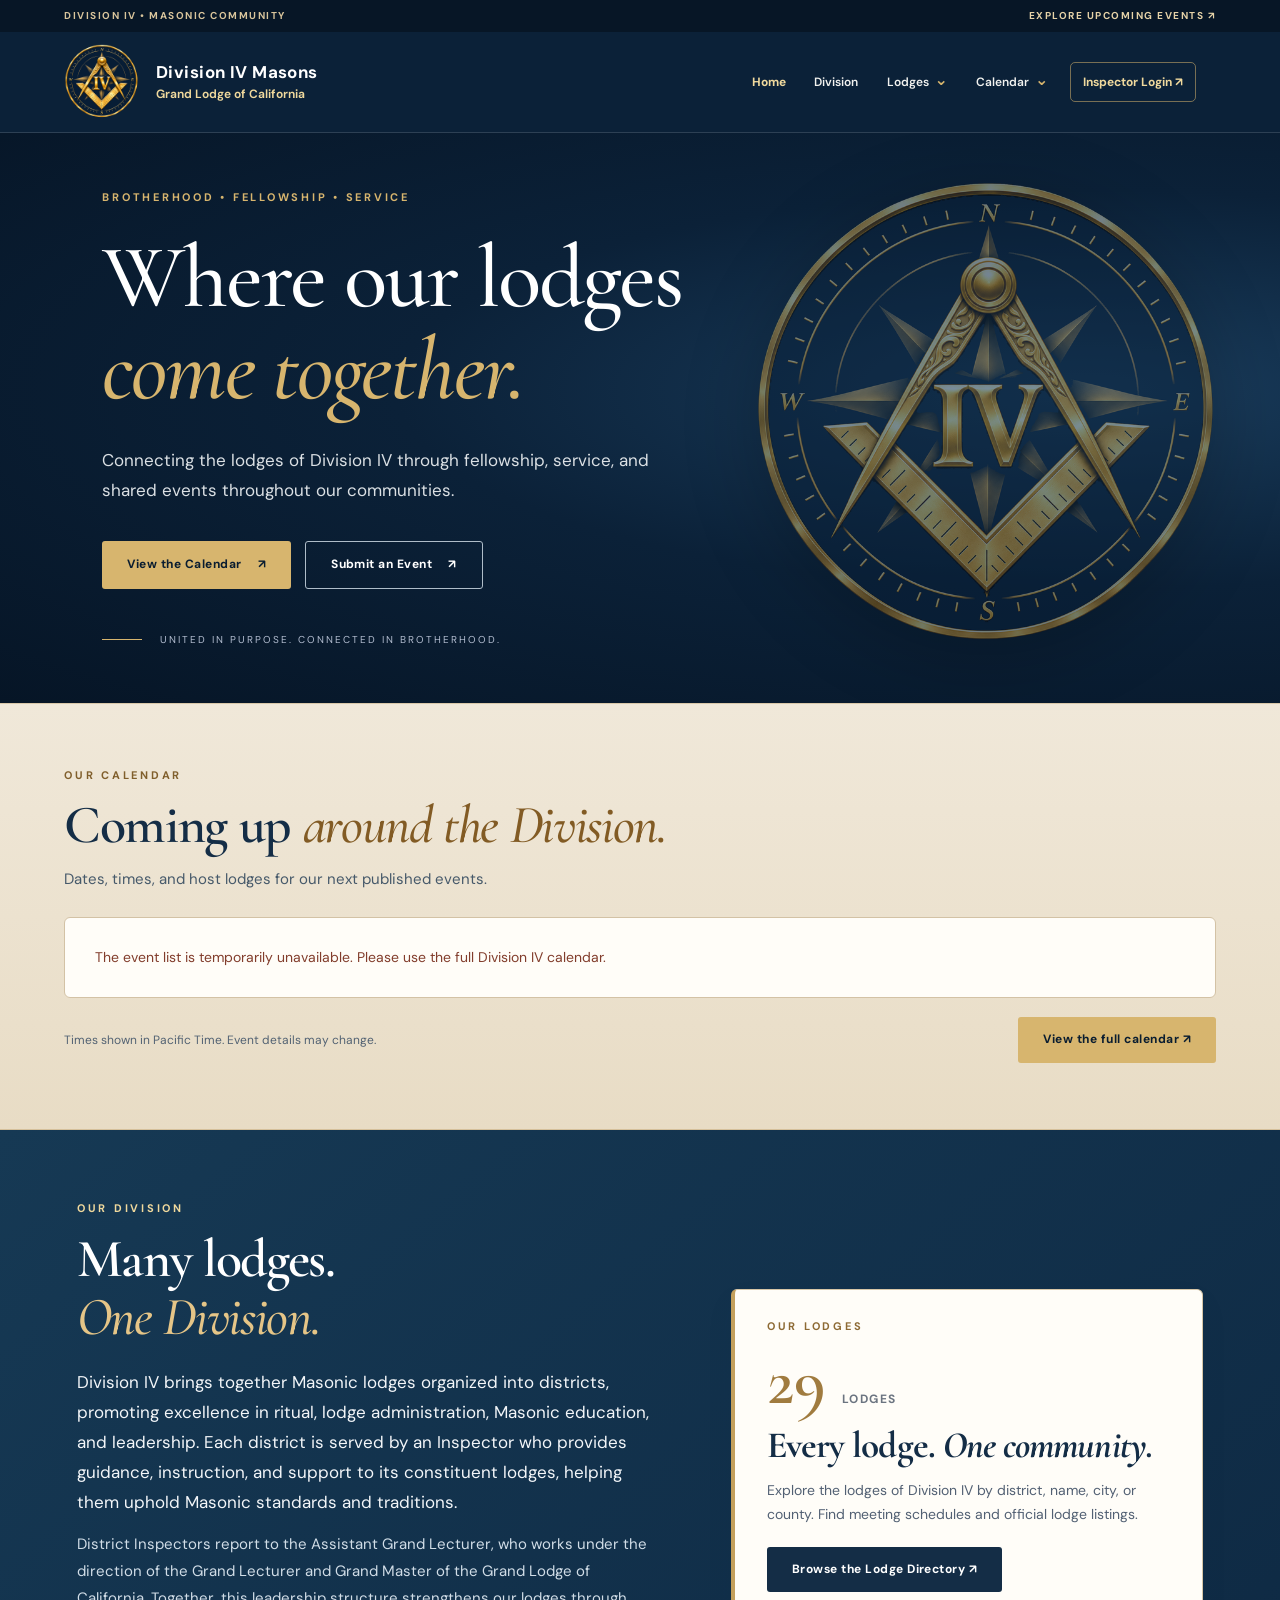
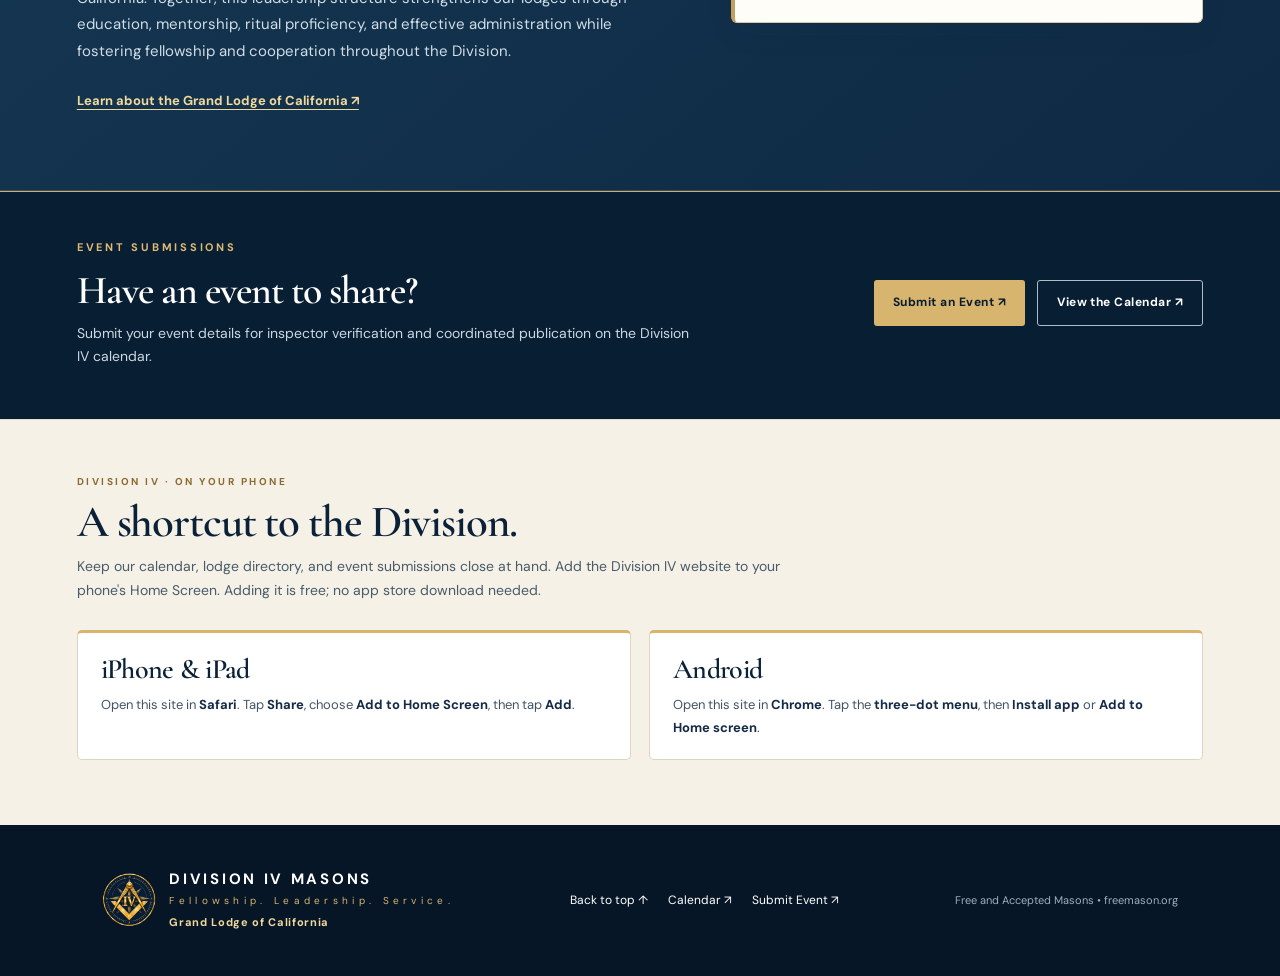
==== index.html @ 15d919c8 "Clarify free Home Screen installation in homepage introduction" ====
<!doctype html><html lang="en"><head><meta charset="utf-8"><meta name="viewport" content="width=device-width,initial-scale=1"><meta name="apple-mobile-web-app-title" content="Division IV"><link rel="manifest" href="/manifest.webmanifest"><meta name="theme-color" content="#091b31"><meta name="description" content="Division IV supports 29 Masonic lodges through ritual instruction, education, lodge administration, and fellowship. Explore our events and lodge directory."><title>Division IV Masons</title><link rel="icon" type="image/x-icon" href="/assets/favicon.ico?v=20261028"><link rel="icon" type="image/png" sizes="256x256" href="/assets/favicon.png?v=20261028"><link rel="apple-touch-icon" sizes="180x180" href="/assets/apple-touch-icon.png?v=20261028"><link rel="stylesheet" href="/styles.css?v=12"><link rel="stylesheet" href="/shared/header.css?v=2">
<link rel="canonical" href="https://divisionivmasons.org/">
<meta property="og:type" content="website">
<meta property="og:site_name" content="Division IV Masons">
<meta property="og:locale" content="en_US">
<meta property="og:title" content="Division IV Masons">
<meta property="og:description" content="Division IV supports 29 Masonic lodges through ritual instruction, education, lodge administration, and fellowship. Explore our events and lodge directory.">
<meta property="og:url" content="https://divisionivmasons.org/">
<meta property="og:image" content="https://divisionivmasons.org/assets/emblem.png?v=20261028b">
<meta property="og:image:type" content="image/png">
<meta property="og:image:width" content="620">
<meta property="og:image:height" content="620">
<meta property="og:image:alt" content="Division IV Masons gold-and-blue emblem">
<meta name="twitter:card" content="summary">
<meta name="twitter:title" content="Division IV Masons">
<meta name="twitter:description" content="Division IV supports 29 Masonic lodges through ritual instruction, education, lodge administration, and fellowship. Explore our events and lodge directory.">
<meta name="twitter:image" content="https://divisionivmasons.org/assets/emblem.png?v=20261028b">
<script type="application/ld+json">{"@context":"https://schema.org","@graph":[{"@type":"Organization","@id":"https://divisionivmasons.org/#organization","name":"Division IV Masons","url":"https://divisionivmasons.org/","logo":"https://divisionivmasons.org/assets/emblem.png?v=20261028b","parentOrganization":{"@type":"Organization","name":"Grand Lodge of California","url":"https://freemason.org/"}},{"@type":"WebSite","@id":"https://divisionivmasons.org/#website","name":"Division IV Masons","url":"https://divisionivmasons.org/","publisher":{"@id":"https://divisionivmasons.org/#organization"}}]}</script>
</head>
<body><div class="topline"><span>Division IV • Masonic Community</span><a href="/#events">Explore upcoming events ↗</a></div>
<header data-division-header="public"></header>
<main><section id="home" class="hero"><div class="glow"></div><div class="hero-inner"><p class="eyebrow">BROTHERHOOD • FELLOWSHIP • SERVICE</p><h1>Where our lodges<br><em>come together.</em></h1><p class="lead">Connecting the lodges of Division IV through fellowship, service, and shared events throughout our communities.</p><div class="actions"><a class="btn gold" href="/calendar/">View the Calendar <span>↗</span></a><a class="btn outline" href="/events/" target="_blank" rel="noopener">Submit an Event <span>↗</span></a></div><div class="hero-foot"><span class="rule"></span><span>UNITED IN PURPOSE. CONNECTED IN BROTHERHOOD.</span></div></div><img class="hero-mark" src="/assets/emblem.png?v=20261028b" alt="" aria-hidden="true"></section>
<section class="section dark-section upcoming-section" id="events" aria-labelledby="upcoming-title">
  <div class="upcoming-inner"><div class="upcoming-heading">
    <div><p class="kicker">OUR CALENDAR</p><h2 id="upcoming-title">Coming up <em>around the Division.</em></h2></div>
    <p>Dates, times, and host lodges for our next published events.</p>
  </div>
  <div id="upcoming-events" aria-live="polite" aria-busy="true"><p class="upcoming-status">Loading upcoming events…</p></div>
  <div class="upcoming-footer"><span>Times shown in Pacific Time. Event details may change.</span><a class="btn gold" href="/calendar/">View the full calendar ↗</a></div>
  </div>
</section>

<section class="division-overview" id="about" aria-labelledby="about-title">
  <div class="overview-inner">
    <div class="overview-main">
      <p class="kicker">OUR DIVISION</p>
      <h2 id="about-title">Many lodges.<br><em>One Division.</em></h2>
      <p class="overview-lead">Division IV brings together Masonic lodges organized into districts, promoting excellence in ritual, lodge administration, Masonic education, and leadership. Each district is served by an Inspector who provides guidance, instruction, and support to its constituent lodges, helping them uphold Masonic standards and traditions.</p>
      <p>District Inspectors report to the Assistant Grand Lecturer, who works under the direction of the Grand Lecturer and Grand Master of the Grand Lodge of California. Together, this leadership structure strengthens our lodges through education, mentorship, ritual proficiency, and effective administration while fostering fellowship and cooperation throughout the Division.</p>
      <a class="overview-grand-link" href="https://freemason.org/" target="_blank" rel="noopener noreferrer">Learn about the Grand Lodge of California ↗</a>
    </div>
    <div class="overview-lodges" id="lodges">
      <p class="kicker">OUR LODGES</p>
      <div class="overview-count">29 <span>lodges</span></div>
      <h3>Every lodge. <em>One community.</em></h3>
      <p>Explore the lodges of Division IV by district, name, city, or county. Find meeting schedules and official lodge listings.</p>
      <a class="btn navy" href="/lodges/">Browse the Lodge Directory ↗</a>
    </div>
  </div>
</section>
<section class="homepage-cta" id="contact" aria-labelledby="contact-title">
  <div class="homepage-cta-inner">
    <div class="homepage-cta-copy">
      <p class="kicker">EVENT SUBMISSIONS</p>
      <h2 id="contact-title">Have an event to share?</h2>
      <p>Submit your event details for inspector verification and coordinated publication on the Division IV calendar.</p>
    </div>
    <div class="homepage-cta-actions">
      <a class="btn gold" href="/events/">Submit an Event ↗</a>
      <a class="btn outline" href="/calendar/">View the Calendar ↗</a>
    </div>
  </div>
</section>
<section class="home-install" id="install-app" aria-labelledby="home-install-title">
  <div class="home-install-inner">
    <div class="home-install-heading">
      <p class="kicker">DIVISION IV · ON YOUR PHONE</p>
      <h2 id="home-install-title">A shortcut to the Division.</h2>
      <p>Keep our calendar, lodge directory, and event submissions close at hand. Add the Division IV website to your phone's Home Screen. Adding it is free; no app store download needed.</p>
    </div>
    <div class="home-install-devices">
      <div class="home-install-device">
        <h3>iPhone &amp; iPad</h3>
        <p>Open this site in <strong>Safari</strong>. Tap <strong>Share</strong>, choose <strong>Add to Home Screen</strong>, then tap <strong>Add</strong>.</p>
      </div>
      <div class="home-install-device">
        <h3>Android</h3>
        <p>Open this site in <strong>Chrome</strong>. Tap the <strong>three-dot menu</strong>, then <strong>Install app</strong> or <strong>Add to Home screen</strong>.</p>
      </div>
    </div>
  </div>
</section></main>
<footer><div class="footer-brand"><img src="/assets/emblem.png?v=20261028b" alt=""><span class="division-wordmark"><strong>DIVISION IV MASONS</strong><small>Fellowship. Leadership. Service.</small><span class="brand-affiliation">Grand Lodge of California</span></span></div><div class="footer-links"><a href="#home">Back to top ↑</a><a href="/calendar/">Calendar ↗</a><a href="/events/" target="_blank" rel="noopener">Submit Event ↗</a></div><small>Free and Accepted Masons • <a href="https://freemason.org/" target="_blank" rel="noopener noreferrer">freemason.org</a></small></footer>
<script defer src="/shared/header.js?v=2"></script><script src="/script.js?v=3" defer></script><script src="/home-events.js?v=4" defer></script></body></html>
---- styles.css ----
@import url('https://fonts.googleapis.com/css2?family=Cormorant+Garamond:wght@400;500;600;700&family=DM+Sans:wght@400;500;600;700&display=swap');
:root{--navy:#091b31;--deep:#061323;--navylight:#142b47;--gold:#d7b56e;--goldlight:#f0d99d;--cream:#faf6ed;--ink:#172339;--muted:#637181}*{box-sizing:border-box}html{scroll-behavior:smooth;scroll-padding-top:90px}body{margin:0;color:var(--ink);font:16px/1.65 'DM Sans',system-ui,sans-serif;background:#fff}a{text-decoration:none;color:inherit}button{font:inherit}.topline{min-height:32px;background:#071626;color:#d9c59c;display:flex;align-items:center;justify-content:space-between;padding:5px clamp(20px,5vw,80px);font-size:10px;font-weight:700;letter-spacing:.15em;text-transform:uppercase}.topline a{font-size:10px;color:#e6d3a8}header{background:#0b2138;display:flex;align-items:center;justify-content:space-between;gap:26px;padding:15px clamp(20px,5vw,80px);color:white;position:sticky;top:0;z-index:20;border-bottom:1px solid #ffffff19}.identity,.footer-brand{display:flex;align-items:center;gap:12px;min-width:max-content}.identity img{width:50px;height:50px;object-fit:contain}.identity strong,.footer-brand strong{display:block;letter-spacing:.18em;font-size:15px;line-height:1.2}.identity small,.footer-brand small{display:block;color:var(--gold);letter-spacing:.43em;font-size:10px;margin-top:5px}nav{display:flex;gap:clamp(12px,1.8vw,30px);align-items:center}nav a{font-size:12px;color:#f2f2ef;white-space:nowrap}nav a:hover,.footer-links a:hover{color:var(--goldlight)}#menu-toggle{display:none;border:1px solid #ffffff45;background:transparent;color:white;padding:6px 12px;border-radius:5px}.hero{background:radial-gradient(ellipse at 85% 45%,#1a3d5d 0,#0b2138 45%,#061526 100%);color:white;min-height:570px;position:relative;overflow:hidden;display:flex;align-items:center;padding:65px clamp(24px,8vw,130px)}.hero-inner{position:relative;z-index:2;max-width:730px}.hero-mark{position:absolute;right:4%;width:min(38vw,480px);opacity:.42;filter:drop-shadow(0 15px 40px #0008)}.eyebrow,.kicker{font-size:11px;letter-spacing:.25em;font-weight:700;color:var(--gold);margin:0 0 26px}h1,h2,h3,p{margin-top:0}h1,h2,h3{font-family:'Cormorant Garamond',Georgia,serif;line-height:1.03;letter-spacing:-.025em}h1{font-size:clamp(58px,7vw,108px);font-weight:500;margin-bottom:28px}h1 em,h2 em{font-weight:500;color:var(--gold);font-style:italic}h2{font-size:clamp(42px,4.7vw,70px);font-weight:600;margin-bottom:23px}.lead{max-width:600px;font-size:17px;line-height:1.8;color:#dbe0e4}.actions{display:flex;gap:14px;flex-wrap:wrap;margin-top:35px}.btn{display:inline-flex;justify-content:center;align-items:center;gap:16px;padding:13px 25px;font-size:12px;font-weight:700;letter-spacing:.04em;border-radius:3px;transition:transform .2s,background .2s}.btn:hover{transform:translateY(-2px)}.btn.gold{background:var(--gold);color:#0a1d30}.btn.gold:hover{background:var(--goldlight)}.btn.outline{border:1px solid #afbdc9;color:white}.btn.navy{background:var(--navy);color:white}.hero-foot{display:flex;align-items:center;gap:18px;color:#b3bdd0;font-size:10px;letter-spacing:.2em;margin-top:64px}.rule{display:block;width:40px;height:1px;background:var(--gold)}.features{display:grid;grid-template-columns:repeat(3,1fr);background:#f5f1e7;padding:20px clamp(24px,5vw,80px);gap:14px}.feature{display:flex;gap:18px;align-items:center;padding:24px;border-right:1px solid #c7c0b4}.feature:last-child{border:0}.symbol{font-size:34px;color:#aa8540;flex:none}.feature span{display:flex;flex-direction:column}.feature strong{font-family:'Cormorant Garamond',Georgia,serif;font-size:26px;line-height:1.1}.feature small{font-size:12px;color:#737986;margin-top:6px}.feature b{margin-left:auto;color:#aa8540}.section{padding:105px clamp(24px,8vw,130px)}.two-col{display:grid;grid-template-columns:1fr .85fr;gap:clamp(35px,7vw,130px)}.section .kicker{color:#a7833d}.body-copy{font-size:16px;line-height:1.95;color:#5a6574;max-width:640px}.body-copy p{margin-bottom:22px}.fine{display:block;color:#88919b;font-size:12px;margin-top:22px}.dark-section{background:#0e253d;color:white}.dark-section .kicker{color:var(--gold)}.section-head{display:flex;justify-content:space-between;align-items:end;gap:50px}.section-head p:last-child{max-width:400px;color:#b1c0cc;font-size:14px;line-height:1.9}.event-panel{margin-top:25px;background:#183650;border:1px solid #36546e;padding:34px;display:flex;align-items:center;gap:25px}.event-icon{font-size:58px;color:var(--gold)}.event-panel h3{font-size:32px;margin:0 0 10px}.event-panel p{max-width:570px;color:#bdcad4;font-size:14px}.side-actions{display:flex;flex-direction:column;align-items:center;gap:12px;margin-left:auto;min-width:185px}.text-link{font-size:12px;color:var(--goldlight)}.section-intro{max-width:680px;color:#5a6574;line-height:1.9}.pill-row{display:flex;gap:15px;margin-top:40px;flex-wrap:wrap}.pill-row span{border:1px solid #d7c6a4;border-radius:99px;padding:8px 23px;color:#aa8540;font-size:12px}.cream-section{background:#f5f1e7}.contact{text-align:center;background:#112b43;color:#fff}.contact h2{margin-bottom:14px}.contact p{color:#d1d9df;max-width:600px;margin:0 auto 27px}footer{background:#071626;color:white;padding:45px clamp(24px,8vw,130px);display:flex;align-items:center;justify-content:space-between;gap:30px;flex-wrap:wrap}footer img{width:55px}footer>small{font-size:11px;color:#9faebb}.footer-links{display:flex;gap:20px;font-size:12px}@media(max-width:1050px){#menu-toggle{display:block}nav{display:none;position:absolute;top:100%;left:0;right:0;background:#0b2138;flex-direction:column;align-items:stretch;padding:18px 24px;gap:0}nav.open{display:flex}nav a{padding:10px;border-bottom:1px solid #ffffff20}header{position:sticky}.hero-mark{right:-10%;width:52vw;opacity:.25}.features{grid-template-columns:1fr}.feature{border-right:0;border-bottom:1px solid #c7c0b4}.feature:last-child{border:0}.section-head{display:block}.side-actions{margin-left:0}.event-panel{flex-wrap:wrap}}@media(max-width:670px){.topline{display:none}.hero{min-height:570px;padding-top:70px;padding-bottom:50px}.hero-mark{width:76vw;right:-25%;top:15%;opacity:.16}.hero-foot{margin-top:42px}.two-col{grid-template-columns:1fr}.section{padding:75px 25px}.event-panel{padding:20px}.side-actions{align-items:flex-start}.footer-links{flex-wrap:wrap}footer{align-items:flex-start}h1{font-size:60px}}

/* Lodge directory */
.directory-hero{background:linear-gradient(126deg,#07182b,#153452);color:white;padding:75px clamp(24px,8vw,130px) 65px}.directory-hero h1{font-size:clamp(60px,7vw,88px);margin-bottom:17px}.directory-hero p:not(.eyebrow){max-width:700px;color:#d1dce4}.directory-stat{display:flex;flex-wrap:wrap;gap:27px;margin-top:35px;color:#d1dce4;font-size:14px}.directory-stat strong{font-size:29px;font-weight:600;color:#e5cb90;font-family:"Cormorant Garamond",serif;margin-right:5px}.directory-main{padding:40px clamp(24px,8vw,130px) 80px;background:#faf9f6}.directory-tools{background:#fff;border:1px solid #e3dfd6;border-radius:12px;display:flex;align-items:end;gap:16px;flex-wrap:wrap;padding:20px;box-shadow:0 4px 20px #0815260a}.directory-tools label{display:flex;flex-direction:column;gap:6px;min-width:195px;font-size:12px;font-weight:700;color:#30445a}.directory-tools .directory-search-label{flex:1;min-width:230px}.directory-tools input,.directory-tools select{border:1px solid #c8d0d8;background:#fff;color:#152c43;border-radius:6px;padding:12px;font:inherit;font-size:14px;min-height:46px}.directory-tools input:focus,.directory-tools select:focus{outline:2px solid #cfa24f;outline-offset:1px}.directory-tools button{background:#153452;color:white;border:0;border-radius:6px;padding:13px 20px;min-height:46px;cursor:pointer}.directory-count{font-size:13px;color:#657488;margin:24px 0 5px}.district-group{margin-top:40px}.district-heading{display:flex;justify-content:space-between;align-items:end;border-bottom:1px solid #d8d0c0;margin-bottom:21px;padding-bottom:12px}.district-heading h2{font-size:clamp(31px,3vw,43px);margin:0;color:#102a43}.district-heading .kicker{margin:0 0 6px}.district-heading>span{font-size:12px;color:#69798c}.lodge-grid{display:grid;grid-template-columns:repeat(3,minmax(0,1fr));gap:17px}.lodge-card{background:#fff;border:1px solid #e2dfd7;border-radius:10px;overflow:hidden;box-shadow:0 4px 14px #091b3110;display:flex;flex-direction:column}.lodge-card-head{display:flex;justify-content:space-between;align-items:start;gap:7px;padding:22px 20px 13px}.lodge-number{font-size:10px;letter-spacing:.13em;color:#a07c40;font-weight:700}.lodge-card h3{font-size:27px;line-height:1.2;margin:7px 0 0;color:#172c43}.district-tag{font-size:10px;white-space:nowrap;background:#f7f0e4;color:#866b39;border-radius:30px;padding:5px 9px}.lodge-card-body{padding:0 20px 12px}.lodge-card-body p{display:flex;gap:12px;font-size:13px;line-height:1.65;margin:13px 0;color:#29394b}.lodge-icon{font-size:18px;color:#b18c52;line-height:1.3}.lodge-card-body small{color:#7a8593;font-size:12px}.lodge-card-actions{margin-top:auto;padding:14px 20px;background:#f7f5f1;border-top:1px solid #e9e4da;display:flex;flex-wrap:wrap;gap:13px;font-size:12px;font-weight:700;color:#8d6b31}.lodge-card-actions a:hover{text-decoration:underline}.directory-note{max-width:850px;margin:38px 0 0;color:#6b7787;font-size:13px;line-height:1.7}.directory-empty{border:1px dashed #bac5ce;border-radius:10px;padding:30px;color:#6b7886;text-align:center;background:#fff}.lodge-card[hidden],.district-group[hidden],.directory-empty[hidden]{display:none!important}nav a[aria-current="page"]{color:var(--goldlight);border-bottom:1px solid var(--goldlight)}@media(max-width:1200px){.lodge-grid{grid-template-columns:repeat(2,minmax(0,1fr))}}@media(max-width:760px){.lodge-grid{grid-template-columns:1fr}.directory-hero{padding:55px 25px}.directory-main{padding:25px 20px 65px}.directory-tools label{width:100%}.directory-tools button{width:100%}.district-heading{align-items:center}.district-heading h2{font-size:32px}}


/* Main navigation dropdowns: shared by the homepage and lodge directory. */
#main-nav{gap:clamp(9px,1.45vw,24px)}
#main-nav .nav-home,#main-nav .nav-trigger{display:inline-flex;align-items:center;gap:7px;white-space:nowrap;font-size:12px;font-weight:600;line-height:1.5}
#main-nav .nav-home{padding:12px 6px}
#main-nav .nav-trigger{border:0;border-radius:5px;background:transparent;color:#f2f2ef;cursor:pointer;padding:12px 8px}
#main-nav .nav-trigger:hover,#main-nav .nav-trigger:focus-visible,
#main-nav .nav-group.expanded>.nav-trigger,#main-nav .nav-group:hover>.nav-trigger{color:var(--goldlight)}
#main-nav .nav-trigger:focus-visible,#main-nav a:focus-visible{outline:2px solid var(--gold);outline-offset:3px}
#main-nav .nav-chevron{color:var(--gold);font-size:16px;line-height:.6;margin-top:-4px;transition:transform .18s ease}
#main-nav .nav-group.expanded .nav-chevron{transform:rotate(180deg)}
#main-nav .nav-group{display:flex;align-items:center;position:relative}
#main-nav .nav-submenu{display:none;position:absolute;top:100%;left:0;min-width:235px;padding:8px;background:#102c49;border:1px solid #ffffff26;border-top:2px solid var(--gold);border-radius:0 0 9px 9px;box-shadow:0 20px 32px #0005;z-index:30}
#main-nav .nav-group.expanded>.nav-submenu{display:block}
#main-nav .nav-submenu a{display:block;padding:11px 13px;border:0;border-radius:5px;color:#f3f3f0;font-weight:500;font-size:12px;line-height:1.45;white-space:nowrap}
#main-nav .nav-submenu a:hover,#main-nav .nav-submenu a:focus-visible{background:#ffffff12;color:var(--goldlight)}
#main-nav .nav-submenu a[aria-current="page"]{background:#ffffff10;border:0;color:var(--goldlight);font-weight:750}
@media (hover:hover) and (min-width:1051px){
  #main-nav .nav-group:hover>.nav-submenu{display:block}
}
@media (max-width:1050px){
  #main-nav{gap:0;max-height:calc(100dvh - 80px);overflow-y:auto;overscroll-behavior:contain;box-shadow:0 18px 28px #0004}
  #main-nav .nav-home{display:block;font-size:14px;padding:14px 11px;border-bottom:1px solid #ffffff22}
  #main-nav .nav-group{display:block;width:100%;border-bottom:1px solid #ffffff22}
  #main-nav .nav-trigger{display:flex;justify-content:space-between;width:100%;padding:14px 11px;font-size:14px;border-radius:0}
  #main-nav .nav-submenu{position:static;min-width:0;width:100%;padding:4px 8px 8px 18px;box-shadow:none;border:0;border-radius:0;background:#112e4b}
  #main-nav .nav-submenu a{font-size:13px;padding:11px 12px;border:0}
  #main-nav .nav-group:hover>.nav-trigger{color:#f2f2ef}
  #main-nav .nav-group.expanded>.nav-trigger{color:var(--goldlight)}
}
@media (prefers-reduced-motion:reduce){#main-nav .nav-chevron{transition:none}}


/* The Division IV calendar is embedded on its GitHub Pages calendar page. */
.calendar-hero{padding:58px clamp(24px,8vw,130px) 38px;background:linear-gradient(120deg,#07182b,#153452);color:#fff}
.calendar-hero .eyebrow{margin-bottom:16px}
.calendar-hero h1{font-size:clamp(50px,6vw,82px);margin-bottom:14px}
.calendar-hero p:not(.eyebrow){max-width:760px;color:#d5e0e9;font-size:15px;line-height:1.75;margin-bottom:0}
.calendar-main{background:#faf9f6;padding:40px clamp(24px,6vw,100px) 85px}
.calendar-container{max-width:1430px;margin:0 auto}
.calendar-intro{display:flex;align-items:end;justify-content:space-between;gap:20px;flex-wrap:wrap;margin-bottom:20px}
.calendar-intro h2{font-size:clamp(33px,3.5vw,48px);margin:0 0 7px}
.calendar-intro p{margin:0;color:#687687;font-size:13px}
.calendar-buttons{display:flex;gap:9px;flex-wrap:wrap;align-items:center}
.calendar-buttons .btn{font-size:12px;padding:11px 17px}
.calendar-embed{background:white;border:1px solid #d8dfe6;border-radius:12px;overflow:hidden;box-shadow:0 12px 35px #091b3115}
.calendar-embed iframe{display:block;width:100%;height:min(76vw,780px);min-height:640px;border:0;background:white}
.calendar-help{font-size:13px;color:#637181;margin:16px 2px 0;line-height:1.7}
.calendar-subscriptions{margin-top:32px;padding:27px 30px;background:white;border:1px solid #e2dfd7;border-radius:12px}
.calendar-subscriptions h3{font-size:30px;color:var(--navy);margin-bottom:7px}
.calendar-subscriptions p{color:#637181;font-size:14px;margin:0 0 16px}
.calendar-subscriptions .calendar-buttons a{font-size:13px;font-weight:700;color:#88692f;text-decoration:underline;text-underline-offset:3px}
.calendar-subscriptions .calendar-buttons a:hover{color:#112b43}
@media(max-width:750px){.calendar-hero{padding:45px 24px}.calendar-main{padding:24px 12px 60px}.calendar-intro{padding:0 10px}.calendar-intro h2{font-size:33px}.calendar-intro p{font-size:12px}.calendar-embed iframe{height:640px;min-height:640px}.calendar-buttons .btn{flex:1;min-width:175px;text-align:center}.calendar-subscriptions{padding:20px}.calendar-subscriptions .calendar-buttons{align-items:flex-start;flex-direction:column}}


/* Clearer mobile calendar; agenda is the initial view on phones. */
.calendar-view-controls{display:flex;gap:6px;align-items:center;flex-wrap:wrap;margin:0 0 15px}
.calendar-view-controls span{font-size:12px;color:#617084;font-weight:700;margin-right:4px}
.calendar-view-controls button{border:1px solid #c2cbd6;background:#fff;border-radius:7px;padding:9px 16px;color:#1b334b;cursor:pointer;font:600 13px 'DM Sans',sans-serif}
.calendar-view-controls button.is-active,.calendar-view-controls button[aria-pressed=true]{background:#102a43;color:white;border-color:#102a43}
.calendar-view-controls button:focus-visible{outline:3px solid #d7b56e;outline-offset:2px}
@media(max-width:750px){.calendar-view-controls{padding:0 2px}.calendar-embed iframe{min-height:540px;height:72vh;max-height:700px}}

/* Persistent one-click inspector login. */
#main-nav .nav-inspector-login{display:inline-flex;align-items:center;color:#f0d99d;border:1px solid #d7b56e88;border-radius:5px;padding:10px 13px;font-size:12px;font-weight:700;line-height:1.4}
#main-nav .nav-inspector-login:hover{background:#d7b56e1a;color:#fff}
@media(max-width:1050px){#main-nav .nav-inspector-login{display:block;border-radius:0;border:0;border-bottom:1px solid #ffffff22;padding:15px 11px;font-size:14px}}

/* Division IV identity: large home-link emblem, unified name, independent Grand Lodge link. */
header .division-brand{display:flex;align-items:center;gap:16px;min-width:0;flex-shrink:0}
header .brand-home{display:flex;align-items:center;justify-content:center;flex-shrink:0;border-radius:5px}
header .brand-home img{display:block;width:76px;height:76px;object-fit:contain}
header .brand-copy{display:flex;flex-direction:column;align-items:flex-start;gap:5px;min-width:0}
header .brand-name{color:#fff;font-family:'DM Sans',system-ui,sans-serif;font-size:clamp(17px,1.2vw,21px);font-weight:700;letter-spacing:.025em;line-height:1.2;white-space:nowrap}
header .brand-affiliation{color:var(--goldlight);font-family:'DM Sans',system-ui,sans-serif;font-size:clamp(12px,.92vw,14px);font-weight:650;letter-spacing:0;line-height:1.3;white-space:nowrap;transition:color .15s ease}
header .brand-affiliation:hover,header .brand-affiliation:focus-visible{color:#fff;text-decoration:underline;text-underline-offset:4px}
header .brand-name:hover,header .brand-name:focus-visible{color:var(--goldlight)}
header .brand-home:hover img{filter:brightness(1.15)}
header .brand-home:focus-visible,header .brand-name:focus-visible,header .brand-affiliation:focus-visible{outline:2px solid var(--gold);outline-offset:4px}
.footer-brand .division-wordmark{display:flex;flex-direction:column;align-items:flex-start;min-width:0}
.footer-brand .brand-affiliation{display:block;color:var(--goldlight);font-family:'DM Sans',system-ui,sans-serif;font-size:11px;font-weight:700;letter-spacing:.06em;line-height:1.45;margin-top:5px}
@media(max-width:1050px){header .division-brand{gap:12px}header .brand-home img{width:68px;height:68px}}
@media(max-width:670px){
 header{gap:10px;padding-left:15px;padding-right:15px}
 header .division-brand{gap:10px}
 header .brand-home img{width:55px;height:55px}
 header .brand-copy{gap:3px}
 header .brand-name{font-size:15px;letter-spacing:0}
 header .brand-affiliation{font-size:11px}
}
@media(max-width:365px){
 header .brand-home img{width:45px;height:45px}
 header .brand-name{font-size:13px}
 header .brand-affiliation{font-size:10px}
}
@media(prefers-reduced-motion:reduce){header .brand-affiliation{transition:none}}

/* Homepage live upcoming events (read-only, published calendar records). */
.upcoming-section{padding-top:76px;padding-bottom:82px}
.upcoming-heading{display:flex;justify-content:space-between;align-items:end;gap:28px;margin-bottom:30px}
.upcoming-heading>div{max-width:720px}
.upcoming-heading .kicker{margin-bottom:16px}
.upcoming-heading h2{font-size:clamp(40px,4.5vw,64px);margin:0}
.upcoming-heading>p{max-width:345px;font-size:14px;line-height:1.8;color:#bdcad4;margin:0 0 5px}
.upcoming-grid{display:grid;grid-template-columns:repeat(2,minmax(0,1fr));gap:16px}
.upcoming-card{display:flex;align-items:stretch;gap:22px;background:#173650;border:1px solid #385470;border-radius:6px;padding:24px;min-width:0;transition:border-color .18s ease,transform .18s ease}
.upcoming-card:hover{border-color:#c8a45d;transform:translateY(-2px)}
.upcoming-date{min-width:73px;border-right:1px solid #ffffff29;padding:2px 20px 0 0;display:flex;flex-direction:column;align-items:center;text-align:center;justify-content:flex-start;color:var(--goldlight)}
.upcoming-month{font-size:11px;font-weight:750;letter-spacing:.18em}
.upcoming-day{font-family:'Cormorant Garamond',Georgia,serif;font-size:53px;font-weight:600;line-height:.98;margin:3px 0}
.upcoming-weekday{font-size:12px;color:#d6dfe7}
.upcoming-details{display:flex;flex-direction:column;align-items:flex-start;min-width:0;flex:1}
.upcoming-details h3{font-size:clamp(22px,2.1vw,30px);line-height:1.1;font-weight:600;margin:0 0 15px;overflow-wrap:anywhere}
.upcoming-meta{font-size:13px;color:#d4e0e9;line-height:1.6;margin:0 0 4px;overflow-wrap:anywhere}
.upcoming-card-link{display:inline-block;margin-top:auto;padding-top:14px;color:var(--goldlight);font-size:12px;font-weight:700;text-decoration:underline;text-underline-offset:4px}
.upcoming-card-link:hover{color:white}
.upcoming-card-link:focus-visible{outline:2px solid var(--goldlight);outline-offset:5px}
.upcoming-status{padding:28px 30px;color:#e1e7ec;border:1px solid #385470;background:#173650;border-radius:6px;font-size:14px;margin:0}
.upcoming-status.is-error{color:#f3ddbe}
.upcoming-footer{display:flex;justify-content:space-between;align-items:center;gap:24px;margin-top:25px}
.upcoming-footer span{font-size:12px;line-height:1.7;color:#bdcad4}
@media(max-width:1120px){.upcoming-heading{display:block}.upcoming-heading>p{max-width:650px;margin-top:16px}}
@media(max-width:850px){.upcoming-grid{grid-template-columns:1fr}}
@media(max-width:670px){
 .upcoming-section{padding-top:58px;padding-bottom:64px}
 .upcoming-heading h2{font-size:44px}
 .upcoming-card{padding:18px;gap:15px}
 .upcoming-date{min-width:62px;padding-right:14px}
 .upcoming-day{font-size:44px}
 .upcoming-details h3{font-size:24px}
 .upcoming-footer{align-items:flex-start;flex-direction:column;gap:18px}
}
@media(prefers-reduced-motion:reduce){.upcoming-card{transition:none}.upcoming-card:hover{transform:none}}

/* Homepage refresh: controlled widths, measured spacing and a balanced navy/ivory/gold palette. */
.hero{min-height:510px;padding-top:55px;padding-bottom:55px}
.hero-foot{margin-top:43px}
.upcoming-section{background:#102941;padding:62px clamp(22px,5vw,84px) 66px}
.upcoming-inner{width:100%;max-width:1360px;margin:0 auto}
.upcoming-heading{display:block;max-width:900px;margin:0 0 26px}
.upcoming-heading>div{max-width:none}
.upcoming-heading h2{font-size:clamp(38px,4.2vw,59px);line-height:1.09;margin:0}
.upcoming-heading .kicker{margin-bottom:12px}
.upcoming-heading>p{max-width:650px;margin:12px 0 0;color:#d0d9e2;font-size:15px;line-height:1.6}
.upcoming-grid{gap:14px}
.upcoming-card{gap:20px;padding:20px 22px;background:#1b3953;border-color:#3c5771;border-radius:5px}
.upcoming-date{min-width:78px;padding-right:20px}
.upcoming-day{font-size:50px}
.upcoming-details h3{font-size:clamp(23px,2vw,28px);line-height:1.14;margin-bottom:10px}
.upcoming-meta{line-height:1.55;font-size:13px;margin:0 0 5px}
.upcoming-host{color:#f0d99d;font-weight:700}
.upcoming-time{font-weight:700;color:#fff}
.upcoming-location{color:#c8d7e3}
.upcoming-card-link{padding-top:8px}
.upcoming-footer{margin-top:19px}
.division-overview{background:linear-gradient(180deg,#f0e8d9 0%,#e9dfcd 100%);border-top:1px solid #d5c4a3;border-bottom:1px solid #d5c4a3;padding:69px clamp(24px,6vw,94px) 76px;scroll-margin-top:90px}
.overview-inner{display:grid;grid-template-columns:minmax(0,1.1fr) minmax(0,.9fr);align-items:center;gap:clamp(30px,6vw,92px);max-width:1320px;margin:0 auto}
.division-overview .kicker{color:#9d783d;margin:0 0 13px}
.overview-main h2{color:#142d46;font-size:clamp(42px,4.2vw,59px);line-height:1.08;margin:0 0 21px}
.overview-main p:not(.kicker){max-width:690px;font-size:15px;line-height:1.77;color:#48596b;margin:0 0 14px}
.overview-main p.overview-lead{font-size:17px;color:#263a50}
.overview-grand-link{display:inline-block;margin-top:12px;font-size:13px;font-weight:700;color:#856123;text-decoration:underline;text-underline-offset:4px}
.overview-grand-link:hover{color:#142d46}
.overview-lodges{scroll-margin-top:100px;background:#fffdf8;border:1px solid #d7c6a7;border-left:4px solid #c4a05c;border-radius:6px;padding:27px 32px 30px;box-shadow:0 12px 32px #10253c0b}
.overview-count{font-family:'Cormorant Garamond',Georgia,serif;font-size:68px;line-height:1;color:#a07b3f;font-weight:600;margin:0 0 9px}
.overview-count span{font:700 12px/1.5 'DM Sans',system-ui,sans-serif;letter-spacing:.12em;text-transform:uppercase;color:#6b7480}
.overview-lodges h3{font-size:clamp(30px,2.9vw,40px);color:#142d46;line-height:1.13;margin:0 0 12px}
.overview-lodges p:not(.kicker){color:#526073;font-size:14px;line-height:1.7;margin:0 0 20px}
.overview-lodges .btn.navy{background:#142d46;font-size:12px}
.overview-lodges .btn.navy:hover{background:#23486b;color:#fff}
.homepage-cta{background:#0e253d;color:#fff;padding:46px clamp(24px,6vw,94px) 50px;scroll-margin-top:90px}
.homepage-cta-inner{max-width:1320px;margin:0 auto;display:flex;justify-content:space-between;align-items:center;gap:34px}
.homepage-cta .kicker{color:#dfba73;margin:0 0 12px}
.homepage-cta h2{font-size:clamp(33px,3.1vw,48px);line-height:1.15;margin:0 0 9px}
.homepage-cta p:not(.kicker){font-size:14px;color:#ccd7e1;line-height:1.65;margin:0;max-width:620px}
.homepage-cta-actions{display:flex;gap:12px;flex-wrap:wrap;flex-shrink:0}
.homepage-cta-actions .btn{font-size:12px;padding:12px 19px}
.homepage-cta-actions .btn.outline:hover{background:#ffffff15}
@media(max-width:900px){
 .overview-inner{grid-template-columns:1fr;gap:27px}
 .overview-lodges{max-width:650px;width:100%}
 .homepage-cta-inner{align-items:flex-start;flex-direction:column;gap:23px}
}
@media(max-width:670px){
 .hero{min-height:0;padding-top:64px;padding-bottom:55px}
 .upcoming-section{padding:49px 22px 54px}
 .upcoming-heading h2{font-size:43px}
 .upcoming-heading>p{font-size:14px}
 .upcoming-card{padding:17px;gap:14px}
 .upcoming-date{min-width:66px;padding-right:12px}
 .upcoming-details h3{font-size:23px}
 .division-overview{padding:55px 22px 61px}
 .overview-main h2{font-size:46px}
 .overview-main p:not(.kicker){font-size:14px}
 .overview-main p.overview-lead{font-size:16px}
 .overview-lodges{padding:23px 24px 26px}
 .overview-count{font-size:61px}
 .homepage-cta{padding:43px 22px 48px}
 .homepage-cta-actions{width:100%}
 .homepage-cta-actions .btn{flex:1;min-width:155px}
}

/* Homepage palette re-balance: warm calendar panel above deep blue Division overview. */
.upcoming-section{
 background:linear-gradient(180deg,#f0e8d9 0%,#e8dcc5 100%);
 border-top:1px solid #d9c8a9;
 border-bottom:1px solid #d5c09b;
 color:#142d46
}
.upcoming-section .kicker{color:#805f2c}
.upcoming-section h2{color:#142d46}
.upcoming-section h2 em{color:#825b24}
.upcoming-section .upcoming-heading>p{color:#46596a}
.upcoming-section .upcoming-card{
 background:#fffdf8;
 color:#142d46;
 border-color:#d3c2a5;
 box-shadow:0 7px 22px #3428140c
}
.upcoming-section .upcoming-card:hover{border-color:#9c793e;box-shadow:0 9px 25px #34281419}
.upcoming-section .upcoming-date{color:#966a2e;border-right-color:#ddcba9}
.upcoming-section .upcoming-weekday{color:#516273}
.upcoming-section .upcoming-details h3{color:#142d46}
.upcoming-section .upcoming-meta{color:#526273}
.upcoming-section .upcoming-host{color:#805b23}
.upcoming-section .upcoming-time{color:#142d46}
.upcoming-section .upcoming-location{color:#526273}
.upcoming-section .upcoming-card-link{color:#79551f}
.upcoming-section .upcoming-card-link:hover{color:#142d46}
.upcoming-section .upcoming-card-link:focus-visible{outline-color:#79551f}
.upcoming-section .upcoming-status{color:#253950;background:#fffdf8;border-color:#d3c2a5}
.upcoming-section .upcoming-status.is-error{color:#823d2c}
.upcoming-section .upcoming-footer span{color:#526273}
.division-overview{
 background:linear-gradient(140deg,#163954 0%,#0e2943 100%);
 color:#f3f6f8;
 border-top:0;
 border-bottom:1px solid #ffffff22
}
.division-overview .kicker{color:#f0d99d}
.division-overview .overview-main h2{color:#fff}
.division-overview .overview-main h2 em{color:#e5c587}
.division-overview .overview-main p:not(.kicker){color:#d1dde7}
.division-overview .overview-main p.overview-lead{color:#f3f6f9}
.division-overview .overview-grand-link{color:#f0d99d}
.division-overview .overview-grand-link:hover{color:#fff}
.division-overview .overview-grand-link:focus-visible{outline:2px solid #f0d99d;outline-offset:4px}
.division-overview .overview-lodges{background:#fffdf8;border-color:#d7c6a7;border-left-color:#c4a05c}
.division-overview .overview-lodges .kicker{color:#8d6a34}
.homepage-cta{background:#081e33;border-top:1px solid #cfad69}

/* Mobile-first published event directory, correction request, and admin operations. */
#events-list{background:#fff;border:1px solid #e2d8c7;border-radius:10px;padding:26px;margin-bottom:30px;scroll-margin-top:100px}
.public-events-intro{display:flex;justify-content:space-between;align-items:center;gap:20px;margin-bottom:18px}
.public-events-intro h3{font-size:34px;color:#142d46;margin:5px 0 8px}
.public-events-intro .kicker{margin:0}
.public-events-intro p{color:#526273;font-size:14px;margin:0}
#events-list-count{color:#79551f;font-weight:700;font-size:13px;white-space:nowrap}
.public-event-filters{display:grid;grid-template-columns:repeat(4,minmax(0,1fr));gap:12px;align-items:end;margin:23px 0 17px}
.public-event-filters label{display:flex;flex-direction:column;gap:5px;font-size:12px;font-weight:700;color:#24394f;min-width:0}
.public-event-filters select,.public-event-filters input{border:1px solid #c8cdd2;background:white;border-radius:5px;padding:11px 9px;font:inherit;font-size:13px;min-height:45px;max-width:100%;width:100%;color:#162c41}
.public-event-filters button{grid-column:1 / -1;justify-self:start;cursor:pointer}
.public-events-results{display:grid;grid-template-columns:repeat(2,minmax(0,1fr));gap:12px}
.public-event-card{display:flex;gap:16px;padding:20px;background:#faf9f6;border:1px solid #e0d5c3;border-radius:7px}
.public-event-date{min-width:73px;border-right:1px solid #d9cdb8;padding-right:16px;color:#926927;text-align:center;display:flex;flex-direction:column;font-size:12px}
.public-event-date strong{font:600 26px/1.15 'Cormorant Garamond',Georgia,serif}
.public-event-body{min-width:0}
.public-event-type{display:block;color:#8d6b32;font-size:11px;font-weight:750;letter-spacing:.07em;text-transform:uppercase}
.public-event-body h3{font-size:26px;line-height:1.1;margin:7px 0 11px;color:#142d46}
.public-event-body h3 a{text-decoration:underline;text-decoration-color:#d2b577;text-underline-offset:5px}
.public-event-body h3 a:hover{color:#856227}
.public-event-info{color:#485869;font-size:13px;line-height:1.5;margin:0 0 5px}
.public-event-district{font-size:11px;color:#84622a;font-weight:700}
.public-events-empty{grid-column:1/-1;padding:19px;background:#faf9f6;color:#526273;border-radius:5px}
.public-events-status{font-size:13px;color:#8b5437;margin-bottom:10px}
.public-event-dialog{max-width:690px;width:min(92vw,690px);max-height:86vh;overflow:auto;border-radius:9px;border:1px solid #d2bd97;padding:30px 34px;color:#142d46;box-shadow:0 20px 60px #06162666}
.public-event-dialog::backdrop{background:#071b2cbb}
.public-event-dialog h2{font-size:clamp(32px,4vw,45px);margin:12px 35px 19px 0}
.public-event-close{float:right;border:1px solid #b8c2c9;border-radius:4px;background:#fff;color:#142d46;padding:7px 13px;cursor:pointer;font-size:17px}
.public-event-detail-line{font-size:14px;line-height:1.6;margin-bottom:9px}
.public-event-description{border-top:1px solid #e5dccb;margin-top:21px;padding-top:17px;font-size:14px;line-height:1.7}
.public-event-detail-actions{margin-top:20px}
.nav-division-direct{font-size:12px;color:#f2f2ef;white-space:nowrap}
.nav-division-direct:hover{color:var(--goldlight)}
#lodge-correction{scroll-margin-top:90px;padding:23px 26px;margin:34px 0 0;background:#f1ebe0;border:1px solid #d8c8aa;border-radius:9px}
#lodge-correction h3{color:#142d46;font-size:34px;margin:0 0 10px}
#lodge-correction p{color:#516273;font-size:14px;margin:0 0 16px}
.lodge-correction-grid{display:grid;grid-template-columns:repeat(2,minmax(0,1fr));gap:15px}
.lodge-correction-grid label{display:flex;flex-direction:column;gap:6px;font-size:12px;font-weight:700;color:#1d374d}
.lodge-correction-grid input,.lodge-correction-grid select,.lodge-correction-grid textarea{border:1px solid #bbc1c5;border-radius:5px;background:white;padding:10px;font:inherit;font-size:14px;color:#142d46;width:100%}
.lodge-correction-grid .wide{grid-column:1/-1}
.lodge-correction-grid .btn{border:0;cursor:pointer;justify-self:start}
.lodge-correction-note{font-size:12px!important}
#lodge-correction-status{font-size:13px;font-weight:650;color:#153954}
.operations-checklist{padding:20px 22px;border:1px solid #d1dce4;background:#f5f8fa;border-radius:8px;margin-bottom:24px}
.operations-checklist h3{margin:0 0 12px;color:#142d46}
.operations-checklist li{margin:8px 0;line-height:1.6;font-size:14px}
.operations-checklist a{color:#23496c;text-decoration:underline}
@media(max-width:1050px){#main-nav .nav-division-direct{font-size:14px;padding:14px 11px;border-bottom:1px solid #ffffff22;display:block}}
@media(max-width:850px){.public-event-filters{grid-template-columns:repeat(2,minmax(0,1fr))}.public-events-results{grid-template-columns:1fr}}
@media(max-width:600px){#events-list{padding:18px;margin-bottom:25px}.public-events-intro{flex-direction:column;align-items:flex-start;gap:7px}.public-event-filters{grid-template-columns:1fr}.public-event-card{padding:16px;gap:12px}.public-event-date{min-width:62px;padding-right:12px}.public-event-dialog{padding:20px}.lodge-correction-grid{grid-template-columns:1fr}#lodge-correction{padding:18px 17px}}

/* Entire upcoming event card opens its public details. */
.upcoming-card-clickable{cursor:pointer}
.upcoming-card-clickable:focus-visible{outline:3px solid #916b34;outline-offset:3px}

/* Concealed antispam field: visible only to automated form fillers. */
.correction-honeypot{position:absolute!important;left:-9999px!important;width:1px;height:1px;overflow:hidden}

/* Make the boundary between lodge records and individual calendar events explicit. */
.correction-scope{border-left:4px solid #ad8544;background:#fffdf7;border-radius:4px;padding:16px 19px;margin:16px 0 24px;color:#22394e}
.correction-scope strong{display:block;font-size:14px;line-height:1.5;color:#18334a}
#lodge-correction .correction-scope p{margin:7px 0 12px;color:#41566a;font-size:13px;line-height:1.6}
.correction-event-link{display:inline-block;color:#6d4b19;text-decoration:underline;text-underline-offset:4px;font-size:13px;font-weight:750}
.correction-event-link:hover{color:#132e45}
.correction-event-link:focus-visible{outline:2px solid #926b2c;outline-offset:4px}


/* Division IV month calendar: reference-inspired two-column date grid + event timeline. */
.visually-hidden{position:absolute!important;width:1px;height:1px;overflow:hidden;clip:rect(0,0,0,0);white-space:nowrap}
.calendar-hero{padding-top:36px;padding-bottom:31px}
.calendar-hero h1{font-size:clamp(43px,5vw,67px)}
.calendar-main{background:#fff;padding-top:38px}
.calendar-intro{margin-bottom:35px}
.division-calendar-board{margin:0 auto 38px;scroll-margin-top:90px}
.calendar-browser-layout{display:grid;grid-template-columns:minmax(0,1.04fr) minmax(0,1fr);column-gap:clamp(26px,5vw,78px);align-items:start}
.calendar-month-side{min-width:0}
.calendar-month-toolbar{display:grid;grid-template-columns:96px minmax(135px,1fr) 96px;align-items:center;gap:12px;margin-bottom:18px}
.month-arrow{background:#fff;color:#173149;border:1px solid #1d303d;border-radius:25px;min-height:42px;padding:7px 14px;font-size:21px;line-height:1;cursor:pointer;transition:background .15s,color .15s}
.month-arrow:hover{background:#193a52;color:#fff}
.month-arrow:focus-visible,.month-date:focus-visible,.month-event-row:focus-visible{outline:3px solid #b9985b;outline-offset:2px}
.calendar-month-picker{justify-self:center;max-width:100%}
.calendar-month-picker input{border:0;background:transparent;color:#152b40;font:650 16px/1.3 'DM Sans',system-ui,sans-serif;letter-spacing:.01em;text-align:center;box-sizing:border-box;min-width:0;width:220px;max-width:100%;padding:7px 34px 7px 12px;cursor:pointer}
.calendar-weekday-row{display:grid;grid-template-columns:repeat(7,minmax(0,1fr));border:1px solid #d9dadd;border-bottom:0;background:#fff}
.calendar-weekday-row span{font-size:13px;font-weight:750;text-align:center;color:#132d42;padding:15px 1px;border-right:1px solid #d9dadd}
.calendar-weekday-row span:last-child{border-right:0}
.calendar-days-grid{display:grid;grid-template-columns:repeat(7,minmax(0,1fr));border-left:1px solid #d9dadd;border-top:1px solid #d9dadd;background:#fff}
.calendar-days-grid>.month-date,.calendar-days-grid>.month-blank{aspect-ratio:1 / 1;min-height:58px;border:0;border-right:1px solid #d9dadd;border-bottom:1px solid #d9dadd;position:relative;display:flex;justify-content:center;align-items:center;padding:4px;background:#fff}
.calendar-days-grid>.month-date{cursor:pointer;color:#19344d;font-size:15px;transition:background .13s}
.calendar-days-grid>.month-date:hover{background:#f6f0e7}
.month-date-number{display:grid;place-items:center;width:44px;height:44px;border-radius:50%;position:relative;z-index:1}
.month-date.has-events .month-date-number{background:#f0d9df;color:#1b2c41}
.month-date.selected .month-date-number{background:#8b2945!important;color:#fff}
.month-date.today .month-date-number{outline:2px solid #9b7941;outline-offset:2px}
.month-date-mark{display:none}
.calendar-feed-loading{padding:12px;font-size:13px;color:#68788a}
.calendar-legend{display:flex;justify-content:center;align-items:center;flex-wrap:wrap;gap:12px 20px;margin:17px 0 0;color:#78818d;font-size:12px}
.calendar-legend>span{display:flex;align-items:center;gap:8px}
.legend-dot,.legend-selected,.legend-today{display:inline-block;width:17px;height:17px;border-radius:50%;flex-shrink:0}
.legend-dot{background:#f0d9df}
.legend-selected{background:#8b2945;outline:3px solid #f0d9df;outline-offset:2px}
.legend-today{border:2px solid #9b7941}
.month-side-actions{display:flex;gap:13px;justify-content:center;margin-top:17px}
.month-side-actions button{border:0;background:transparent;color:#775a30;text-decoration:underline;text-underline-offset:3px;font-size:12px;font-weight:700;cursor:pointer}
.month-side-actions button[hidden]{display:none}
.calendar-events-side{min-width:0}
.calendar-list-top{display:flex;justify-content:space-between;align-items:start;gap:25px;margin:0 0 17px}
.calendar-list-top .kicker{font-size:11px;letter-spacing:.15em;color:#997743;margin:0 0 7px}
.calendar-list-top h3{font:500 clamp(38px,3.3vw,56px)/1.08 'Cormorant Garamond',Georgia,serif;color:#122b43;margin:0 0 8px}
.month-list-subtitle{font-size:12px;color:#707c88;margin:0}
.month-filter{display:flex;flex-direction:column;min-width:165px;max-width:220px;gap:7px;color:#25394d;font-size:13px}
.month-filter select,.month-filter-grid select{min-height:43px;background:#fff;border:1px solid #d7dadb;border-radius:4px;color:#21384d;font:inherit;font-size:14px;padding:8px 34px 8px 10px;width:100%}
.month-advanced-filters{border-bottom:1px solid #eee9e2;margin-bottom:10px;padding-bottom:9px}
.month-advanced-filters>summary{font-size:12px;color:#7e5b26;cursor:pointer;display:list-item;list-style-position:inside}
.month-filter-grid{display:grid;grid-template-columns:repeat(2,minmax(0,1fr)) auto;gap:10px;align-items:end;padding:12px 0 6px}
.month-filter-grid label{display:flex;flex-direction:column;gap:4px;color:#4c5a65;font-size:12px}
.month-filter-grid button{border:1px solid #d6c39e;background:#faf7f1;color:#644925;padding:11px 13px;border-radius:4px;font-size:12px;font-weight:750;cursor:pointer}
.month-events-message{font-size:12px;color:#845d27;margin-bottom:8px}
.month-events-message:empty{display:none}
.month-event-list{display:flex;flex-direction:column;min-height:260px}
.month-event-row{display:grid;grid-template-columns:82px minmax(0,1fr) auto;gap:18px;align-items:start;width:100%;min-width:0;text-align:left;padding:22px 6px 22px 0;border:0;border-bottom:1px solid #e3e3e1;background:#fff;color:#102b43;cursor:pointer;transition:background .15s}
.month-event-row:hover{background:#faf7f2}
.month-event-date{display:flex;flex-direction:column;align-items:center;justify-content:center;min-height:82px;padding:11px 6px;background:#f2eee7}
.month-event-mon{font-size:10px;font-weight:750;letter-spacing:.09em}
.month-event-num{font:500 40px/1.04 'Cormorant Garamond',Georgia,serif}
.month-event-content{min-width:0;display:flex;flex-direction:column;gap:9px;padding-top:2px}
.month-event-name{font:600 17px/1.43 'DM Sans',system-ui,sans-serif;color:#112c46}
.month-event-meta{display:flex;align-items:center;flex-wrap:wrap;gap:6px 15px;color:#546477;font-size:12px;line-height:1.6}
.month-event-host{color:#897247;font-size:11px;line-height:1.4}
.month-event-badge{display:inline-flex;justify-self:end;background:#f0ede3;color:#755b2d;padding:7px 9px;border-radius:4px;font-size:11px;white-space:nowrap;margin-top:4px}
.month-events-empty{border:1px dashed #d8cfc1;background:#fcfaf6;padding:24px;color:#5f6b76;font-size:14px;line-height:1.7}
.google-calendar-drawer{border:1px solid #dbd4c8;border-radius:8px;background:#faf8f4;padding:0 20px;margin-top:28px}
.google-calendar-drawer>summary{padding:17px 0;cursor:pointer;font-size:15px;font-weight:700;color:#18354b}
.google-calendar-drawer>summary span{display:block;font-weight:450;color:#6b7986;font-size:12px;margin-top:4px}
.google-calendar-drawer[open]{padding-bottom:22px}
.google-calendar-drawer .calendar-view-controls{margin-bottom:15px}
@media(max-width:1050px){.calendar-browser-layout{gap:26px}.calendar-month-toolbar{grid-template-columns:68px minmax(135px,1fr) 68px}.month-date-number{width:36px;height:36px}.month-event-row{grid-template-columns:65px minmax(0,1fr);gap:13px}.month-event-badge{grid-column:2;justify-self:start;margin:0}.month-event-date{min-height:72px}.month-event-num{font-size:33px}}
@media(max-width:850px){.calendar-browser-layout{grid-template-columns:1fr;gap:40px}.calendar-month-side{max-width:650px;width:100%;margin:0 auto}.calendar-days-grid>.month-date,.calendar-days-grid>.month-blank{min-height:49px}.calendar-events-side{width:100%}.month-event-row{grid-template-columns:77px minmax(0,1fr) auto}.month-event-badge{grid-column:auto;margin-top:4px}}
@media(max-width:600px){.calendar-hero{padding:31px 22px}.calendar-main{padding:25px 18px 60px}.calendar-intro{margin-bottom:24px}.calendar-browser-layout{gap:30px}.calendar-month-toolbar{grid-template-columns:45px minmax(0,1fr) 45px;gap:7px}.month-arrow{min-height:38px;font-size:20px;padding:5px 7px}.calendar-month-picker{width:100%}.calendar-month-picker input{font-size:14px;min-width:0;width:100%;max-width:192px;padding:7px 26px 7px 5px}.calendar-weekday-row span{padding:11px 0;font-size:11px}.calendar-days-grid>.month-date,.calendar-days-grid>.month-blank{min-height:43px}.month-date-number{height:32px;width:32px;font-size:13px}.calendar-legend{gap:12px;font-size:11px}.calendar-list-top{gap:13px;flex-wrap:wrap}.calendar-list-top h3{font-size:43px}.month-filter{min-width:150px;flex:1}.month-filter-grid{grid-template-columns:1fr 1fr}.month-filter-grid button{grid-column:1/-1}.month-event-row{grid-template-columns:65px minmax(0,1fr);padding:17px 0;gap:12px}.month-event-badge{grid-column:2;justify-self:start;margin:0}.month-event-name{font-size:15px}.month-event-meta{gap:4px 12px;font-size:11px}.month-event-date{min-height:71px}.month-event-num{font-size:34px}.google-calendar-drawer{padding:0 13px}}

/* Homepage: unobtrusive, on-brand Home Screen setup section above the footer. */
.home-install{background:#f5f1e7;border-top:1px solid #e4ddcc;padding:54px clamp(24px,6vw,94px) 48px;scroll-margin-top:110px}
.home-install-inner{max-width:1320px;margin:0 auto}
.home-install-heading{max-width:940px}
.home-install .kicker{color:#8b692f;margin:0 0 9px;font-size:10px}
.home-install h2{font-size:clamp(34px,3.5vw,50px);color:#0b2138;margin:0 0 10px}
.home-install-heading p:not(.kicker){font-size:14px;color:#495b6a;line-height:1.7;max-width:720px;margin:0}
.home-install-devices{display:grid;grid-template-columns:repeat(2,minmax(0,1fr));gap:18px;margin:27px 0 17px}
.home-install-device{border:1px solid #ddd4c5;border-top:3px solid #d7b56e;background:#fff;padding:20px 23px;border-radius:5px}
.home-install-device h3{font:600 28px/1.18 'Cormorant Garamond',Georgia,serif;color:#0b2138;margin:0 0 8px}
.home-install-device p{font-size:13px;line-height:1.75;color:#435365;margin:0}
.home-install-device strong{color:#142b47}
.home-install-note{color:#5d6a76;font-size:12px;line-height:1.7;margin:0}
@media(max-width:700px){
 .home-install{padding:38px 20px 39px}
 .home-install h2{font-size:36px}
 .home-install-devices{grid-template-columns:1fr;gap:12px;margin-top:22px}
 .home-install-device{padding:18px}
}
@media(max-width:400px){.home-install h2{font-size:34px}}
---- shared/header.css ----
/* The single shared Division IV masthead.
 * Page-specific navigation may differ, but branding, dimensions and spacing
 * are defined here once for the public website and Inspector Desk.
 */
header.division-site-header{
 background:#0b2138;
 border-bottom:1px solid #ffffff24;
 color:#fff;
 position:sticky;
 top:0;
 z-index:20;
 padding:0;
}
header.division-site-header .division-header-inner{
 width:100%;
 max-width:1440px;
 min-height:100px;
 margin:0 auto;
 padding:12px clamp(20px,5vw,80px);
 box-sizing:border-box;
 display:flex;
 flex-wrap:nowrap;
 align-items:center;
 justify-content:space-between;
 gap:22px;
}
header.division-site-header .division-brand{
 display:flex;
 align-items:center;
 gap:16px;
 flex:0 0 auto;
 min-width:0;
}
header.division-site-header .brand-home{
 display:flex;
 align-items:center;
 justify-content:center;
 flex:0 0 auto;
 border:0;
 background:transparent;
 border-radius:50%;
}
header.division-site-header .brand-home img,
header.division-site-header .brand-emblem{
 display:block;
 box-sizing:border-box;
 width:76px;
 height:76px;
 object-fit:contain;
 border:0;
 border-radius:50%;
 background:transparent;
}
header.division-site-header .brand-copy{
 display:flex;
 flex-direction:column;
 align-items:flex-start;
 justify-content:center;
 gap:5px;
 min-width:0;
}
header.division-site-header .brand-name{
 font:700 clamp(17px,1.3vw,21px)/1.2 'DM Sans',system-ui,-apple-system,'Segoe UI',sans-serif;
 letter-spacing:.025em;
 color:#fff;
 text-decoration:none;
 white-space:nowrap;
}
header.division-site-header .brand-affiliation{
 font:650 clamp(12px,.93vw,14px)/1.3 'DM Sans',system-ui,-apple-system,'Segoe UI',sans-serif;
 color:#f0d99d;
 letter-spacing:0;
 text-decoration:none;
 white-space:nowrap;
}
header.division-site-header .brand-name:hover,
header.division-site-header .brand-name:focus-visible,
header.division-site-header .brand-affiliation:hover,
header.division-site-header .brand-affiliation:focus-visible{color:#f0d99d}
header.division-site-header .brand-home:hover img{filter:brightness(1.12)}
header.division-site-header .brand-home:focus-visible,
header.division-site-header .brand-name:focus-visible,
header.division-site-header .brand-affiliation:focus-visible{
 outline:2px solid #d7b56e;
 outline-offset:4px;
}
header.division-site-header .division-app-nav{
 display:flex;
 justify-content:flex-end;
 align-items:center;
 flex-wrap:wrap;
 gap:8px;
}
@media(max-width:1050px){
 header.division-site-header .division-header-inner{min-height:88px}
 header.division-site-header .division-brand{gap:12px}
 header.division-site-header .brand-home img,
 header.division-site-header .brand-emblem{width:68px;height:68px}
}
@media(max-width:760px){
 header.division-site-header .division-header-inner{gap:10px}
 header.division-site-header .division-app-nav{flex:1 1 100%;justify-content:flex-start;gap:4px}
}
@media(max-width:670px){
 header.division-site-header .division-header-inner{min-height:78px;padding:10px 15px}
 header.division-site-header .division-brand{gap:10px}
 header.division-site-header .brand-home img,
 header.division-site-header .brand-emblem{width:55px;height:55px}
 header.division-site-header .brand-copy{gap:3px}
 header.division-site-header .brand-name{font-size:15px;letter-spacing:0}
 header.division-site-header .brand-affiliation{font-size:11px}
}
@media(max-width:365px){
 header.division-site-header .brand-home img,
 header.division-site-header .brand-emblem{width:45px;height:45px}
 header.division-site-header .brand-name{font-size:13px}
 header.division-site-header .brand-affiliation{font-size:10px}
}
/* Shared public and inspector navigation.  Both use the SAME menu markup and controller. */
header.division-site-header .division-header-inner{gap:clamp(12px,1.6vw,24px)}
header.division-site-header #main-nav{display:flex;align-items:center;gap:clamp(6px,1.1vw,17px);margin-left:auto}
header.division-site-header #main-nav a,
header.division-site-header #main-nav button{font:600 12px/1.5 'DM Sans',system-ui,-apple-system,'Segoe UI',sans-serif}
header.division-site-header #main-nav .nav-home,
header.division-site-header #main-nav .nav-division-direct,
header.division-site-header #main-nav .nav-trigger{display:inline-flex;align-items:center;gap:6px;padding:11px 7px;border:0;border-radius:5px;background:transparent;color:#f2f2ef;white-space:nowrap;text-decoration:none;cursor:pointer}
header.division-site-header #main-nav .nav-chevron{color:#d7b56e;font-size:16px;line-height:.7;transition:transform .18s}
header.division-site-header #main-nav .nav-group.expanded .nav-chevron{transform:rotate(180deg)}
header.division-site-header #main-nav .nav-group{display:flex;align-items:center;position:relative}
header.division-site-header #main-nav .nav-submenu{display:none;position:absolute;top:100%;left:0;min-width:235px;padding:8px;background:#102c49;border:1px solid #ffffff26;border-top:2px solid #d7b56e;border-radius:0 0 9px 9px;box-shadow:0 20px 32px #0005;z-index:30}
header.division-site-header #main-nav .nav-group.expanded>.nav-submenu{display:block}
header.division-site-header #main-nav .nav-submenu a{display:block;padding:11px 13px;border:0;border-radius:5px;color:#f3f3f0;font-weight:500;font-size:12px;white-space:nowrap;text-decoration:none}
header.division-site-header #main-nav a:hover,
header.division-site-header #main-nav a:focus-visible,
header.division-site-header #main-nav .nav-trigger:hover,
header.division-site-header #main-nav .nav-group.expanded>.nav-trigger{color:#f0d99d}
header.division-site-header #main-nav a[aria-current="page"],
header.division-site-header #main-nav .nav-submenu a[aria-current="page"]{color:#f0d99d;font-weight:750}
header.division-site-header #main-nav .nav-submenu a:hover{background:#ffffff12}
header.division-site-header #main-nav .nav-inspector-login{display:inline-flex;align-items:center;border:1px solid #d7b56e88;border-radius:5px;color:#f0d99d;padding:10px 12px;font-size:12px;font-weight:700;text-decoration:none;white-space:nowrap}
header.division-site-header #main-nav .nav-inspector-login:hover{background:#ffffff12;color:#fff}
header.division-site-header .division-header-tools{display:flex;align-items:center;gap:8px;flex-shrink:0}
header.division-site-header .division-app-actions{display:flex;align-items:center;gap:7px}
header.division-site-header .division-app-actions .nav-btn{font-size:12px;border:0;border-radius:6px;padding:10px 9px;background:transparent;color:#f1f4f7;white-space:nowrap;font-weight:700;cursor:pointer}
header.division-site-header .division-app-actions .nav-btn:hover,
header.division-site-header .division-app-actions .nav-btn.active{background:#ffffff17;color:#f0d99d}
header.division-site-header #menu-toggle{display:none;border:1px solid #ffffff45;background:transparent;color:#fff;padding:7px 12px;border-radius:5px;font-size:19px;line-height:1.2;cursor:pointer}
header.division-site-header #menu-toggle:focus-visible,
header.division-site-header #main-nav a:focus-visible,
header.division-site-header #main-nav button:focus-visible{outline:2px solid #f0d99d;outline-offset:2px}
@media (hover:hover) and (min-width:1051px){
 header.division-site-header #main-nav .nav-group:hover>.nav-submenu{display:block}
}
@media(max-width:1050px){
 header.division-site-header .division-header-inner{position:relative;flex-wrap:wrap;min-height:86px}
 header.division-site-header .division-header-tools{margin-left:auto}
 header.division-site-header #menu-toggle{display:block}
 header.division-site-header #main-nav{display:none;position:absolute;top:100%;left:0;right:0;margin:0;padding:12px clamp(16px,4vw,38px) 18px;background:#0b2138;border-top:1px solid #ffffff22;flex-direction:column;align-items:stretch;gap:0;z-index:30;box-shadow:0 18px 32px #0005}
 header.division-site-header #main-nav.open{display:flex}
 header.division-site-header #main-nav .nav-home,
 header.division-site-header #main-nav .nav-division-direct,
 header.division-site-header #main-nav .nav-trigger,
 header.division-site-header #main-nav .nav-inspector-login{width:100%;display:flex;justify-content:space-between;padding:14px 10px;border:0;border-bottom:1px solid #ffffff22;border-radius:0;background:transparent;text-align:left}
 header.division-site-header #main-nav .nav-group{display:block}
 header.division-site-header #main-nav .nav-submenu{position:static;box-shadow:none;border:0;border-radius:0;border-left:2px solid #d7b56e;padding:3px 0 3px 11px;margin:0 0 5px 10px;background:#102c49;min-width:0}
 header.division-site-header #main-nav .nav-group.expanded>.nav-submenu{display:block}
 header.division-site-header #main-nav .nav-submenu a{white-space:normal;padding:11px;font-size:13px}
}
@media(max-width:670px){
 header.division-site-header .division-header-inner{padding:10px 15px;gap:7px}
 header.division-site-header .division-header-tools{flex-wrap:wrap;justify-content:flex-end}
 header.division-site-header .division-app-actions .nav-btn{font-size:11px;padding:8px 7px}
}
@media(max-width:435px){
 header.division-site-header .division-brand{flex:0 0 100%;justify-content:center}
 header.division-site-header .division-header-tools{margin-left:auto;width:100%;justify-content:space-between;flex-direction:row-reverse}
 header.division-site-header .division-app-actions{flex:1;justify-content:flex-start}
}
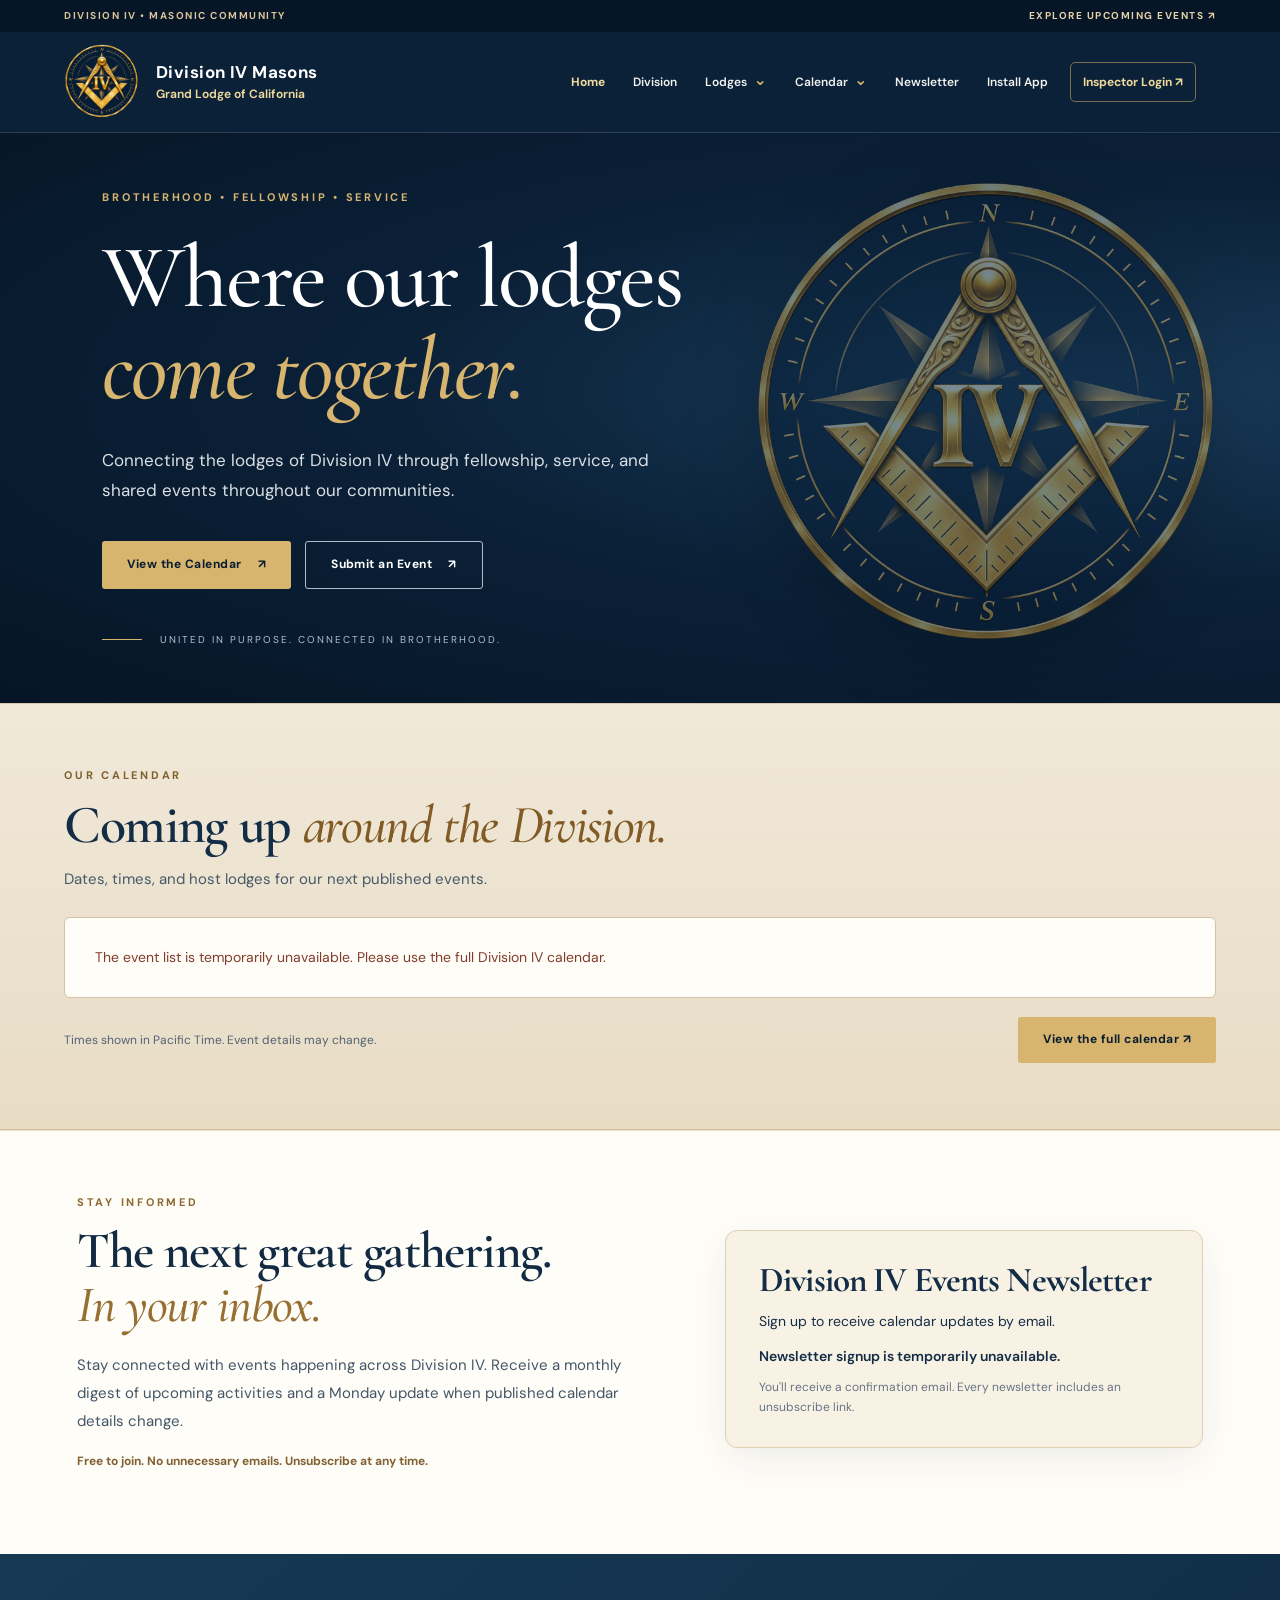
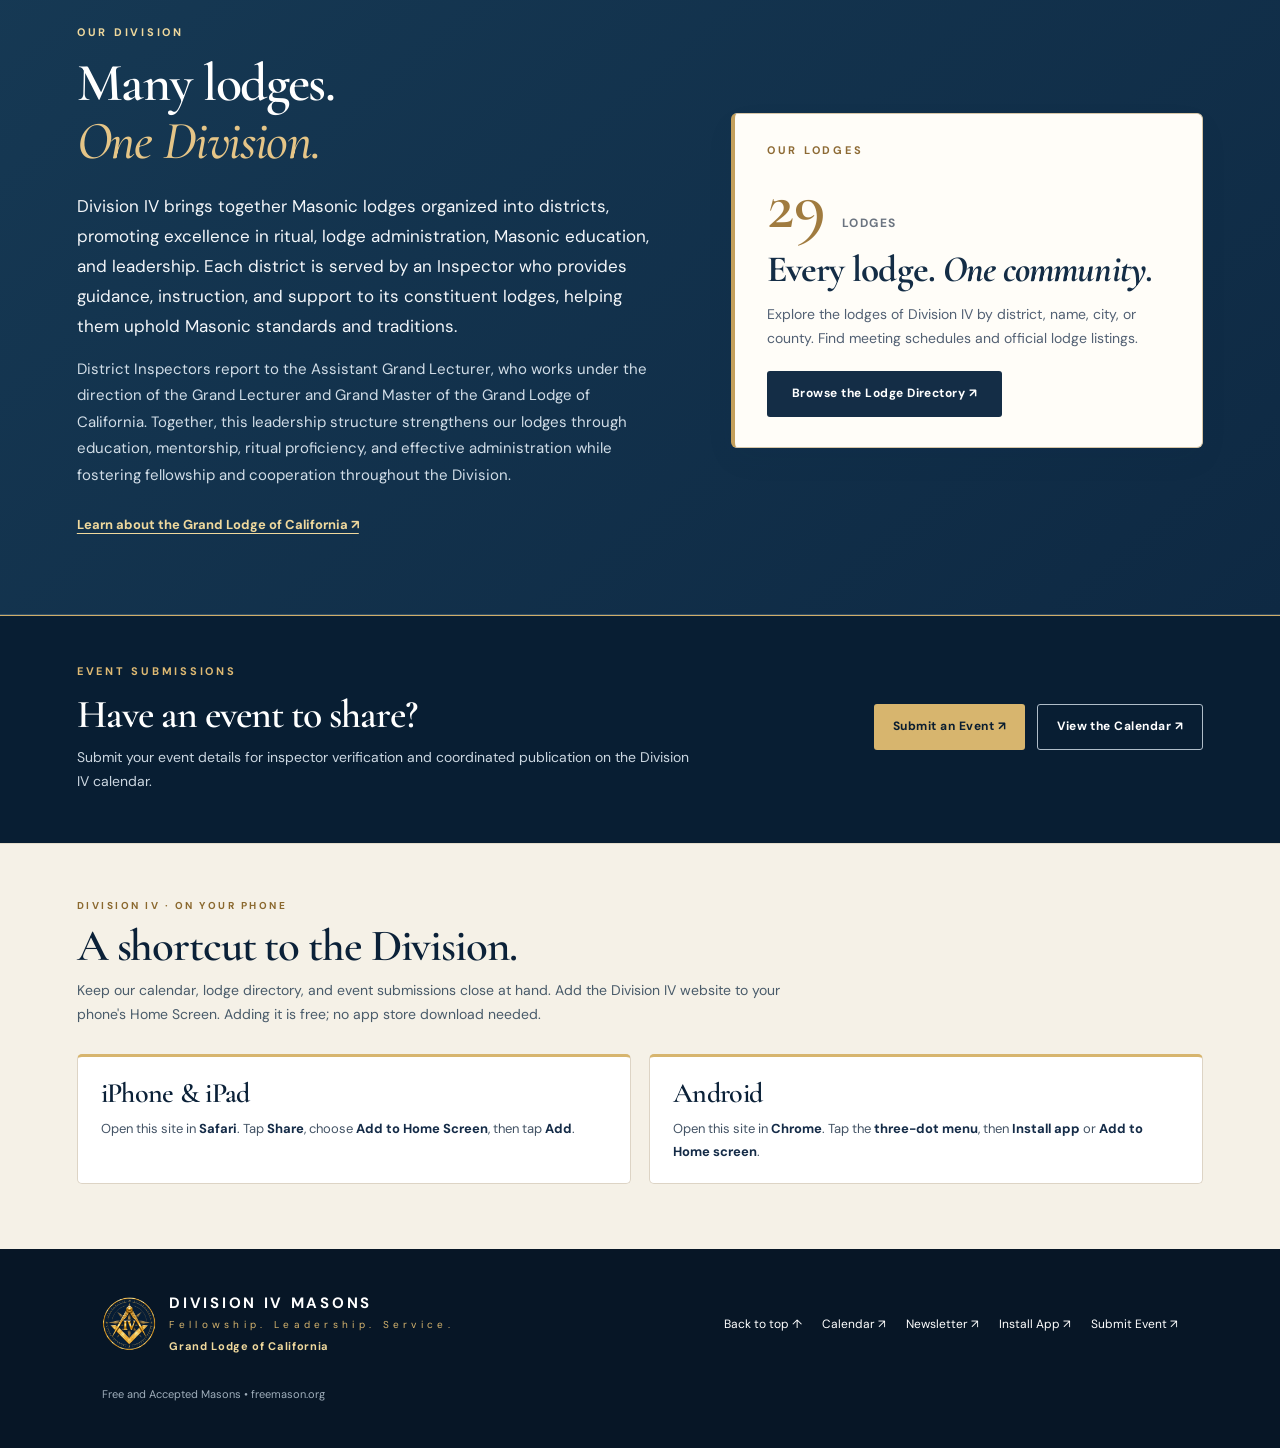
==== commit 8179abba: "Place newsletter signup on homepage and link newsletter / app install in shared menu" ====
--- a/index.html
+++ b/index.html
@@ -1,4 +1,4 @@
-<!doctype html><html lang="en"><head><meta charset="utf-8"><meta name="viewport" content="width=device-width,initial-scale=1"><meta name="apple-mobile-web-app-title" content="Division IV"><link rel="manifest" href="/manifest.webmanifest"><meta name="theme-color" content="#091b31"><meta name="description" content="Division IV supports 29 Masonic lodges through ritual instruction, education, lodge administration, and fellowship. Explore our events and lodge directory."><title>Division IV Masons</title><link rel="icon" type="image/x-icon" href="/assets/favicon.ico?v=20261028"><link rel="icon" type="image/png" sizes="256x256" href="/assets/favicon.png?v=20261028"><link rel="apple-touch-icon" sizes="180x180" href="/assets/apple-touch-icon.png?v=20261028"><link rel="stylesheet" href="/styles.css?v=12"><link rel="stylesheet" href="/shared/header.css?v=2">
+<!doctype html><html lang="en"><head><meta charset="utf-8"><meta name="viewport" content="width=device-width,initial-scale=1"><meta name="apple-mobile-web-app-title" content="Division IV"><link rel="manifest" href="/manifest.webmanifest"><meta name="theme-color" content="#091b31"><meta name="description" content="Division IV supports 29 Masonic lodges through ritual instruction, education, lodge administration, and fellowship. Explore our events and lodge directory."><title>Division IV Masons</title><link rel="icon" type="image/x-icon" href="/assets/favicon.ico?v=20261028"><link rel="icon" type="image/png" sizes="256x256" href="/assets/favicon.png?v=20261028"><link rel="apple-touch-icon" sizes="180x180" href="/assets/apple-touch-icon.png?v=20261028"><link rel="stylesheet" href="/styles.css?v=17"><link rel="stylesheet" href="/shared/header.css?v=2">
 <link rel="canonical" href="https://divisionivmasons.org/">
 <meta property="og:type" content="website">
 <meta property="og:site_name" content="Division IV Masons">
@@ -27,6 +27,29 @@
   </div>
   <div id="upcoming-events" aria-live="polite" aria-busy="true"><p class="upcoming-status">Loading upcoming events…</p></div>
   <div class="upcoming-footer"><span>Times shown in Pacific Time. Event details may change.</span><a class="btn gold" href="/calendar/">View the full calendar ↗</a></div>
+  </div>
+</section>
+
+<section class="home-newsletter" id="newsletter-signup" aria-labelledby="newsletter-signup-title">
+  <div class="home-newsletter-inner">
+    <div class="home-newsletter-copy">
+      <p class="kicker">STAY INFORMED</p>
+      <h2 id="newsletter-signup-title">The next great gathering.<br><em>In your inbox.</em></h2>
+      <p>Stay connected with events happening across Division IV. Receive a monthly digest of upcoming activities and a Monday update when published calendar details change.</p>
+      <p class="home-newsletter-free">Free to join. No unnecessary emails. Unsubscribe at any time.</p>
+    </div>
+    <div class="division-newsletter-box home-newsletter-card">
+      <h3>Division IV Events Newsletter</h3>
+      <p>Sign up to receive calendar updates by email.</p>
+      <form id="division-newsletter-form" hidden>
+        <label for="division-newsletter-email">Email address</label>
+        <input id="division-newsletter-email" type="email" name="email" maxlength="250" autocomplete="email" placeholder="you@example.com" required>
+        <input name="website" class="division-newsletter-honeypot" autocomplete="off" tabindex="-1" aria-hidden="true">
+        <button class="btn navy" type="submit">Subscribe</button>
+      </form>
+      <p id="division-newsletter-status" class="division-newsletter-status" role="status" aria-live="polite">Checking signup availability…</p>
+      <p class="division-newsletter-privacy">You'll receive a confirmation email. Every newsletter includes an unsubscribe link.</p>
+    </div>
   </div>
 </section>
 
@@ -80,5 +103,5 @@
     </div>
   </div>
 </section></main>
-<footer><div class="footer-brand"><img src="/assets/emblem.png?v=20261028b" alt=""><span class="division-wordmark"><strong>DIVISION IV MASONS</strong><small>Fellowship. Leadership. Service.</small><span class="brand-affiliation">Grand Lodge of California</span></span></div><div class="footer-links"><a href="#home">Back to top ↑</a><a href="/calendar/">Calendar ↗</a><a href="/events/" target="_blank" rel="noopener">Submit Event ↗</a></div><small>Free and Accepted Masons • <a href="https://freemason.org/" target="_blank" rel="noopener noreferrer">freemason.org</a></small></footer>
-<script defer src="/shared/header.js?v=2"></script><script src="/script.js?v=3" defer></script><script src="/home-events.js?v=4" defer></script></body></html>
+<footer><div class="footer-brand"><img src="/assets/emblem.png?v=20261028b" alt=""><span class="division-wordmark"><strong>DIVISION IV MASONS</strong><small>Fellowship. Leadership. Service.</small><span class="brand-affiliation">Grand Lodge of California</span></span></div><div class="footer-links"><a href="#home">Back to top ↑</a><a href="/calendar/">Calendar ↗</a><a href="/#newsletter-signup">Newsletter ↗</a><a href="/#install-app">Install App ↗</a><a href="/events/" target="_blank" rel="noopener">Submit Event ↗</a></div><small>Free and Accepted Masons • <a href="https://freemason.org/" target="_blank" rel="noopener noreferrer">freemason.org</a></small></footer>
+<script defer src="/shared/header.js?v=3"></script><script src="/script.js?v=4" defer></script><script src="/home-events.js?v=4" defer></script><script src="/newsletter-public.js?v=2" defer></script></body></html>
--- a/styles.css
+++ b/styles.css
@@ -286,7 +286,13 @@
 .public-event-close{float:right;border:1px solid #b8c2c9;border-radius:4px;background:#fff;color:#142d46;padding:7px 13px;cursor:pointer;font-size:17px}
 .public-event-detail-line{font-size:14px;line-height:1.6;margin-bottom:9px}
 .public-event-description{border-top:1px solid #e5dccb;margin-top:21px;padding-top:17px;font-size:14px;line-height:1.7}
-.public-event-detail-actions{margin-top:20px}
+.public-event-calendar-label{font-size:14px;font-weight:700;color:#142d46;margin:23px 0 9px}
+.public-event-detail-actions{display:flex;align-items:center;flex-wrap:wrap;gap:10px;margin-top:0}
+.public-event-detail-actions .btn{font:700 13px/1.4 'DM Sans',system-ui,sans-serif;min-height:44px;padding:11px 16px;border-radius:6px;text-align:center;white-space:normal}
+.public-event-detail-actions .btn.outline{color:#142d46;background:#fff;border:1px solid #ad955f}
+.public-event-detail-actions .btn:focus-visible{outline:3px solid #b38738;outline-offset:3px}
+.public-event-calendar-note{color:#657485;font-size:12px;line-height:1.6;margin:12px 0 0}
+@media(max-width:480px){.public-event-detail-actions{flex-direction:column;align-items:stretch}.public-event-detail-actions .btn{width:100%}}
 .nav-division-direct{font-size:12px;color:#f2f2ef;white-space:nowrap}
 .nav-division-direct:hover{color:var(--goldlight)}
 #lodge-correction{scroll-margin-top:90px;padding:23px 26px;margin:34px 0 0;background:#f1ebe0;border:1px solid #d8c8aa;border-radius:9px}
@@ -415,3 +421,40 @@
  .home-install-device{padding:18px}
 }
 @media(max-width:400px){.home-install h2{font-size:34px}}
+
+.division-newsletter-box{margin:34px 0 0;padding:26px 30px;border:1px solid #ded1b6;border-radius:12px;background:#faf6ed;color:#142d46}
+.division-newsletter-box h3{font-size:30px;margin:0 0 10px}
+.division-newsletter-box p{font-size:14px;margin:0 0 12px}
+.division-newsletter-box .kicker{margin-bottom:5px}
+.division-newsletter-box form{display:flex;gap:10px;align-items:end;flex-wrap:wrap;margin:15px 0 0}
+.division-newsletter-box form[hidden]{display:none}
+.division-newsletter-box label{font-size:13px;font-weight:700}
+.division-newsletter-box input[type=email]{min-width:220px;flex:1;border:1px solid #bcb6a6;border-radius:5px;padding:12px;background:#fff;font:inherit}
+.division-newsletter-box button{min-height:44px}
+.division-newsletter-box .division-newsletter-status{margin:12px 0 0;font-weight:600}
+.division-newsletter-box .division-newsletter-privacy{font-size:12px;color:#657485;margin:10px 0 0}
+.division-newsletter-honeypot{position:absolute!important;left:-9999px!important;opacity:0;height:1px;width:1px;pointer-events:none}
+
+
+/* Homepage newsletter signup: one public opt-in form, linked from shared navigation. */
+.home-newsletter{background:#fffdf8;padding:62px clamp(22px,6vw,94px) 68px;border-top:1px solid #e9dfcf;scroll-margin-top:110px}
+.home-newsletter-inner{max-width:1320px;margin:0 auto;display:grid;grid-template-columns:minmax(0,1.1fr) minmax(340px,.9fr);align-items:center;gap:clamp(26px,5vw,80px)}
+.home-newsletter-copy .kicker{color:#8b692f;margin:0 0 14px}
+.home-newsletter-copy h2{font-size:clamp(37px,4vw,58px);line-height:1.05;color:#122b43;margin:0 0 20px}
+.home-newsletter-copy h2 em{color:#966f32}
+.home-newsletter-copy>p:not(.kicker){font-size:15px;line-height:1.85;max-width:650px;color:#435667;margin:0 0 14px}
+.home-newsletter-copy .home-newsletter-free{font-size:12px!important;font-weight:700;color:#826132!important}
+.home-newsletter .home-newsletter-card{margin:0;padding:30px 33px;background:#f8f2e5;box-shadow:0 12px 38px #15263b12}
+.home-newsletter .home-newsletter-card h3{font-size:35px;line-height:1.1}
+.home-newsletter .home-newsletter-card form{display:grid;grid-template-columns:minmax(0,1fr) auto;align-items:end;gap:10px}
+.home-newsletter .home-newsletter-card form[hidden]{display:none}
+.home-newsletter .home-newsletter-card label{grid-column:1/-1}
+.home-newsletter .home-newsletter-card input[type=email]{width:100%;min-width:0;min-height:46px}
+.home-newsletter .home-newsletter-card button{min-height:46px}
+.calendar-newsletter-link{margin:32px 0 0;padding:18px 22px;background:#f8f2e5;border:1px solid #e1d6bf;border-radius:8px;color:#142b47}
+.calendar-newsletter-link p{font-size:14px;line-height:1.65;margin:0}
+.calendar-newsletter-link a{color:#795520;font-weight:700;text-decoration:underline;text-underline-offset:3px}
+.calendar-newsletter-link a:hover{color:#142b47}
+.calendar-newsletter-link .division-newsletter-status:not([hidden]){margin-top:12px;font-weight:700}
+@media(max-width:850px){.home-newsletter-inner{grid-template-columns:1fr;gap:24px}.home-newsletter{padding:48px 23px 55px}}
+@media(max-width:480px){.home-newsletter .home-newsletter-card{padding:24px 20px}.home-newsletter .home-newsletter-card form{grid-template-columns:1fr}.home-newsletter .home-newsletter-card label{grid-column:1}.home-newsletter .home-newsletter-card button{width:100%}.home-newsletter-copy h2{font-size:37px}}
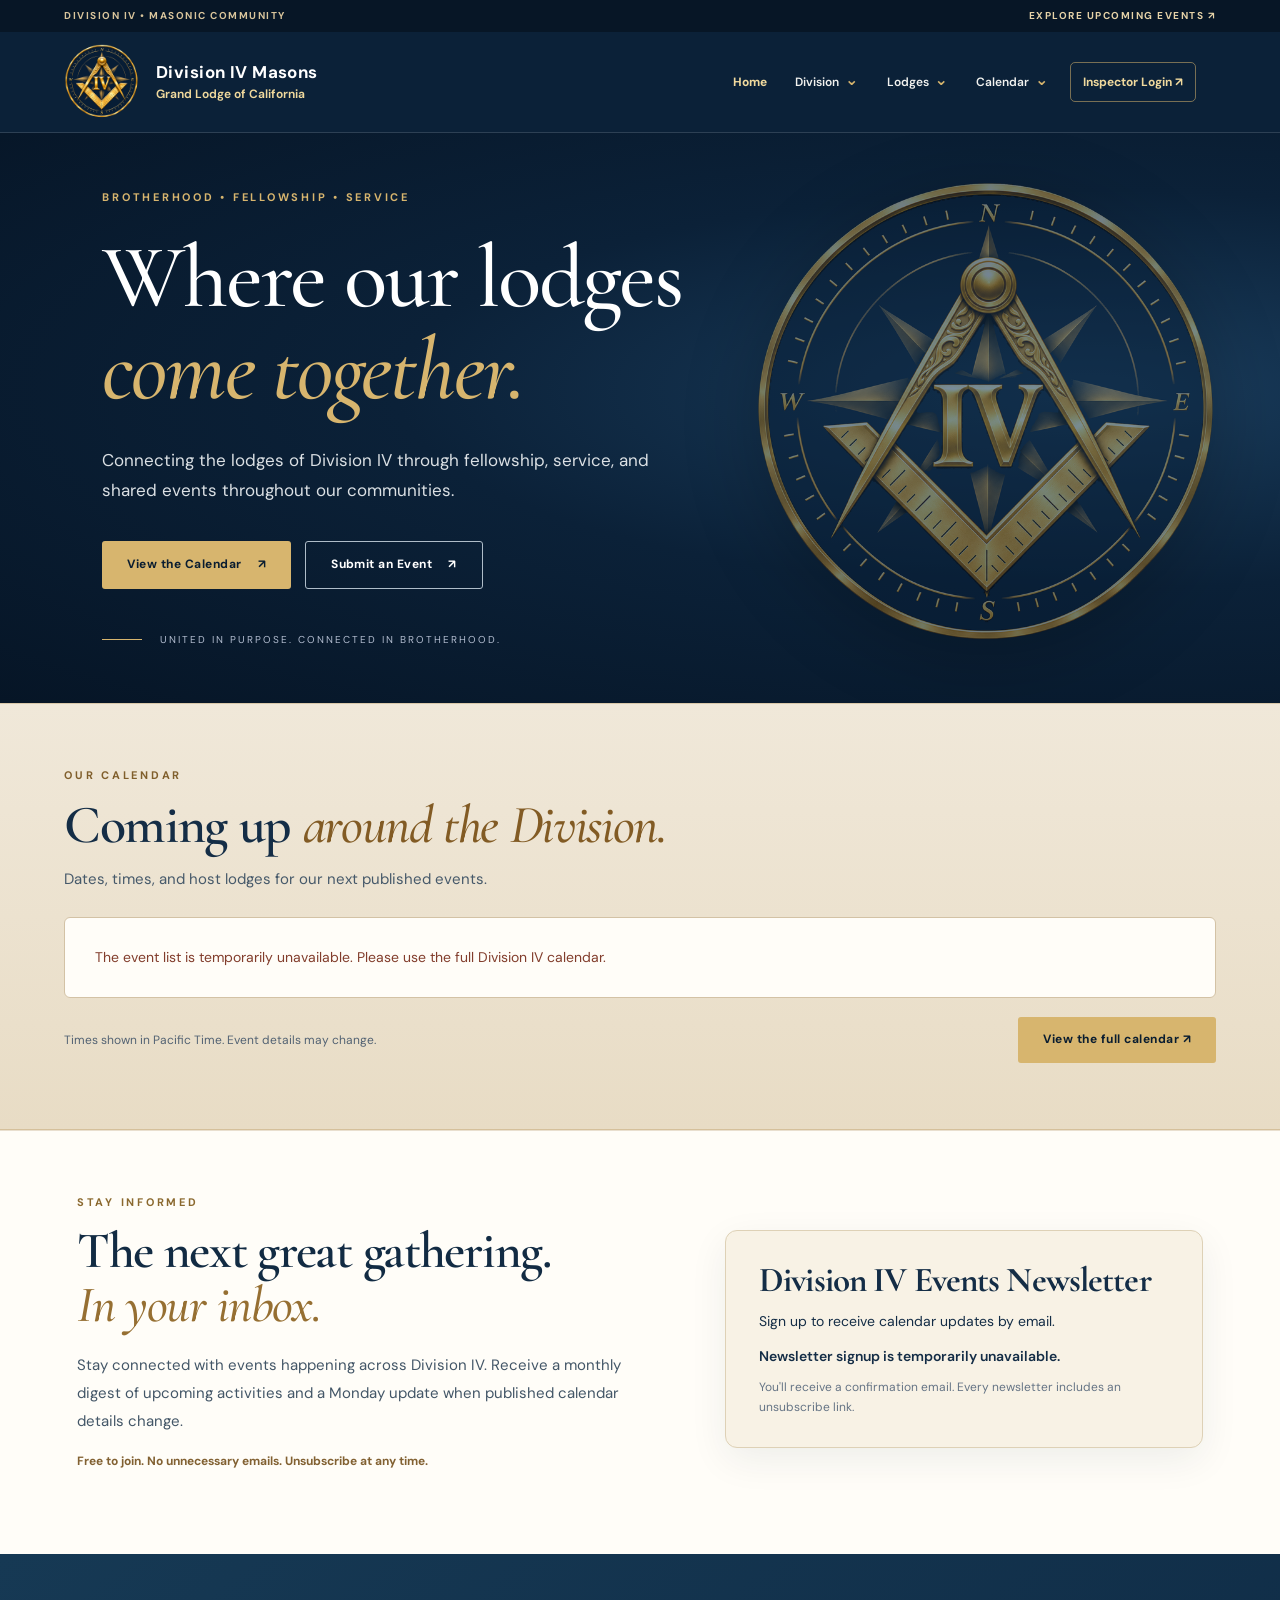
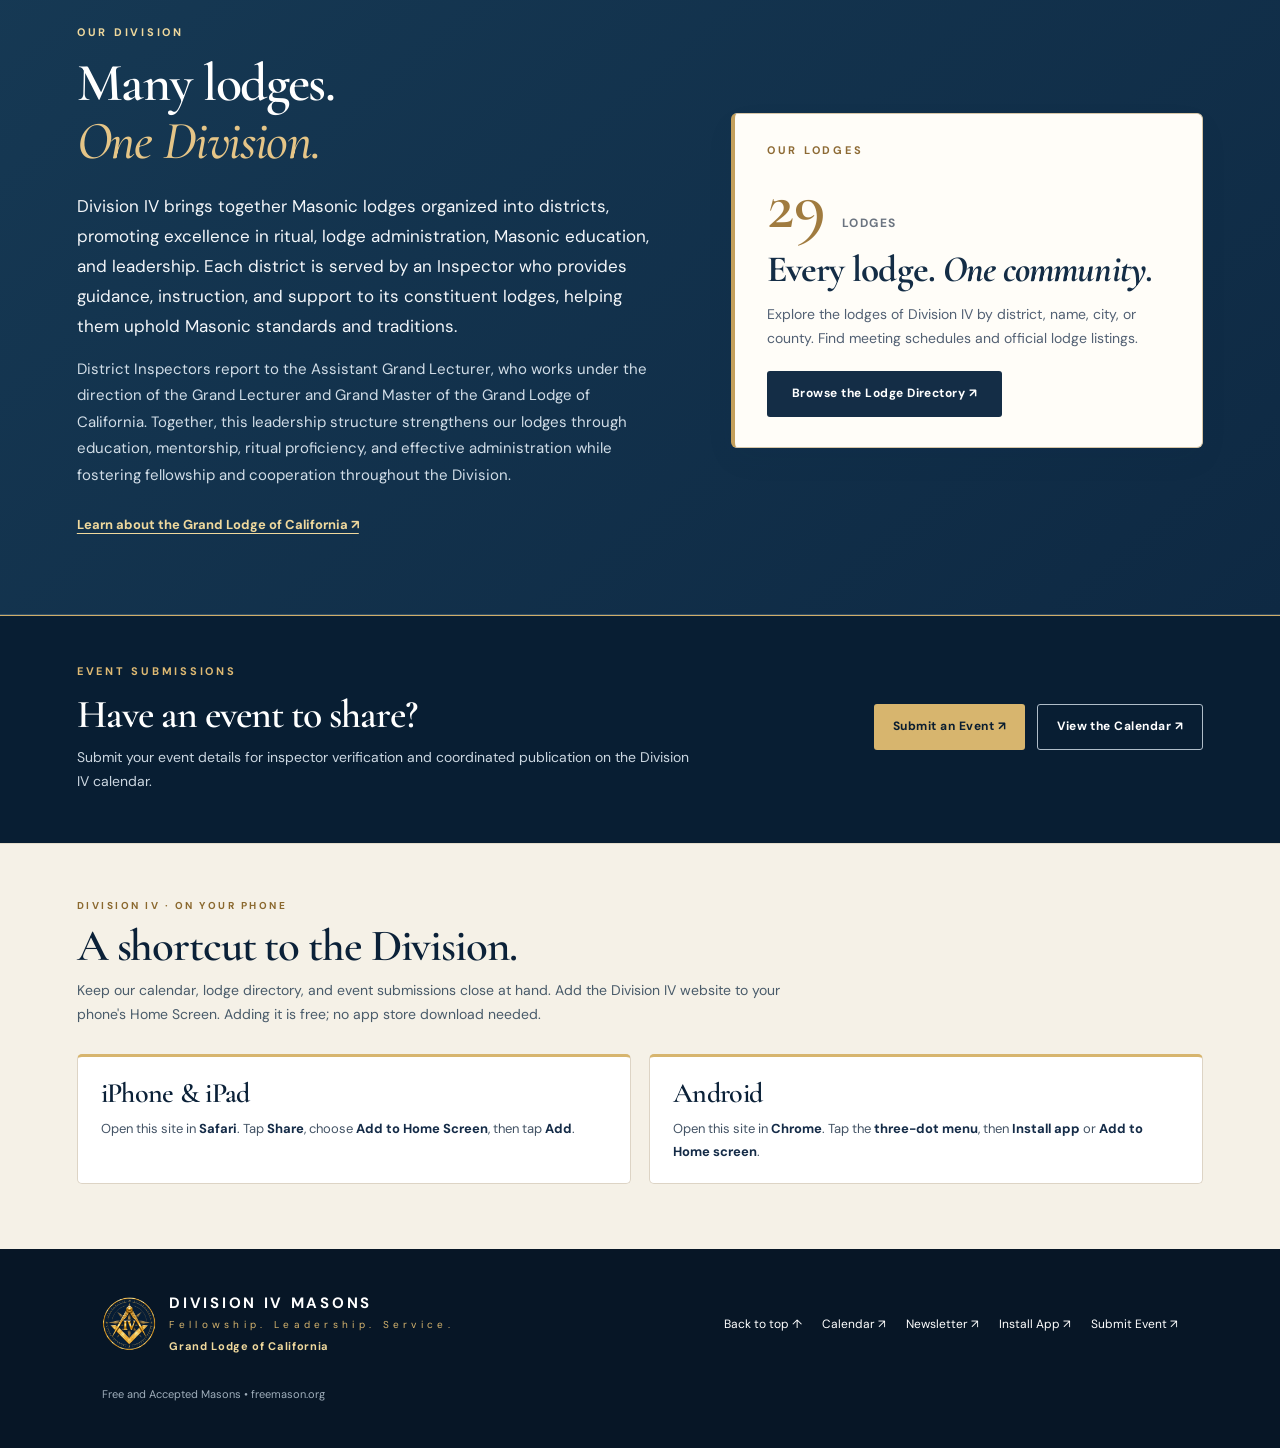
==== commit 086e67ca: "Manage Newsletter and Install App through site navigation dropdown settings" ====
--- a/index.html
+++ b/index.html
@@ -104,4 +104,4 @@
   </div>
 </section></main>
 <footer><div class="footer-brand"><img src="/assets/emblem.png?v=20261028b" alt=""><span class="division-wordmark"><strong>DIVISION IV MASONS</strong><small>Fellowship. Leadership. Service.</small><span class="brand-affiliation">Grand Lodge of California</span></span></div><div class="footer-links"><a href="#home">Back to top ↑</a><a href="/calendar/">Calendar ↗</a><a href="/#newsletter-signup">Newsletter ↗</a><a href="/#install-app">Install App ↗</a><a href="/events/" target="_blank" rel="noopener">Submit Event ↗</a></div><small>Free and Accepted Masons • <a href="https://freemason.org/" target="_blank" rel="noopener noreferrer">freemason.org</a></small></footer>
-<script defer src="/shared/header.js?v=3"></script><script src="/script.js?v=4" defer></script><script src="/home-events.js?v=4" defer></script><script src="/newsletter-public.js?v=2" defer></script></body></html>
+<script defer src="/shared/header.js?v=4"></script><script src="/script.js?v=5" defer></script><script src="/home-events.js?v=4" defer></script><script src="/newsletter-public.js?v=2" defer></script></body></html>
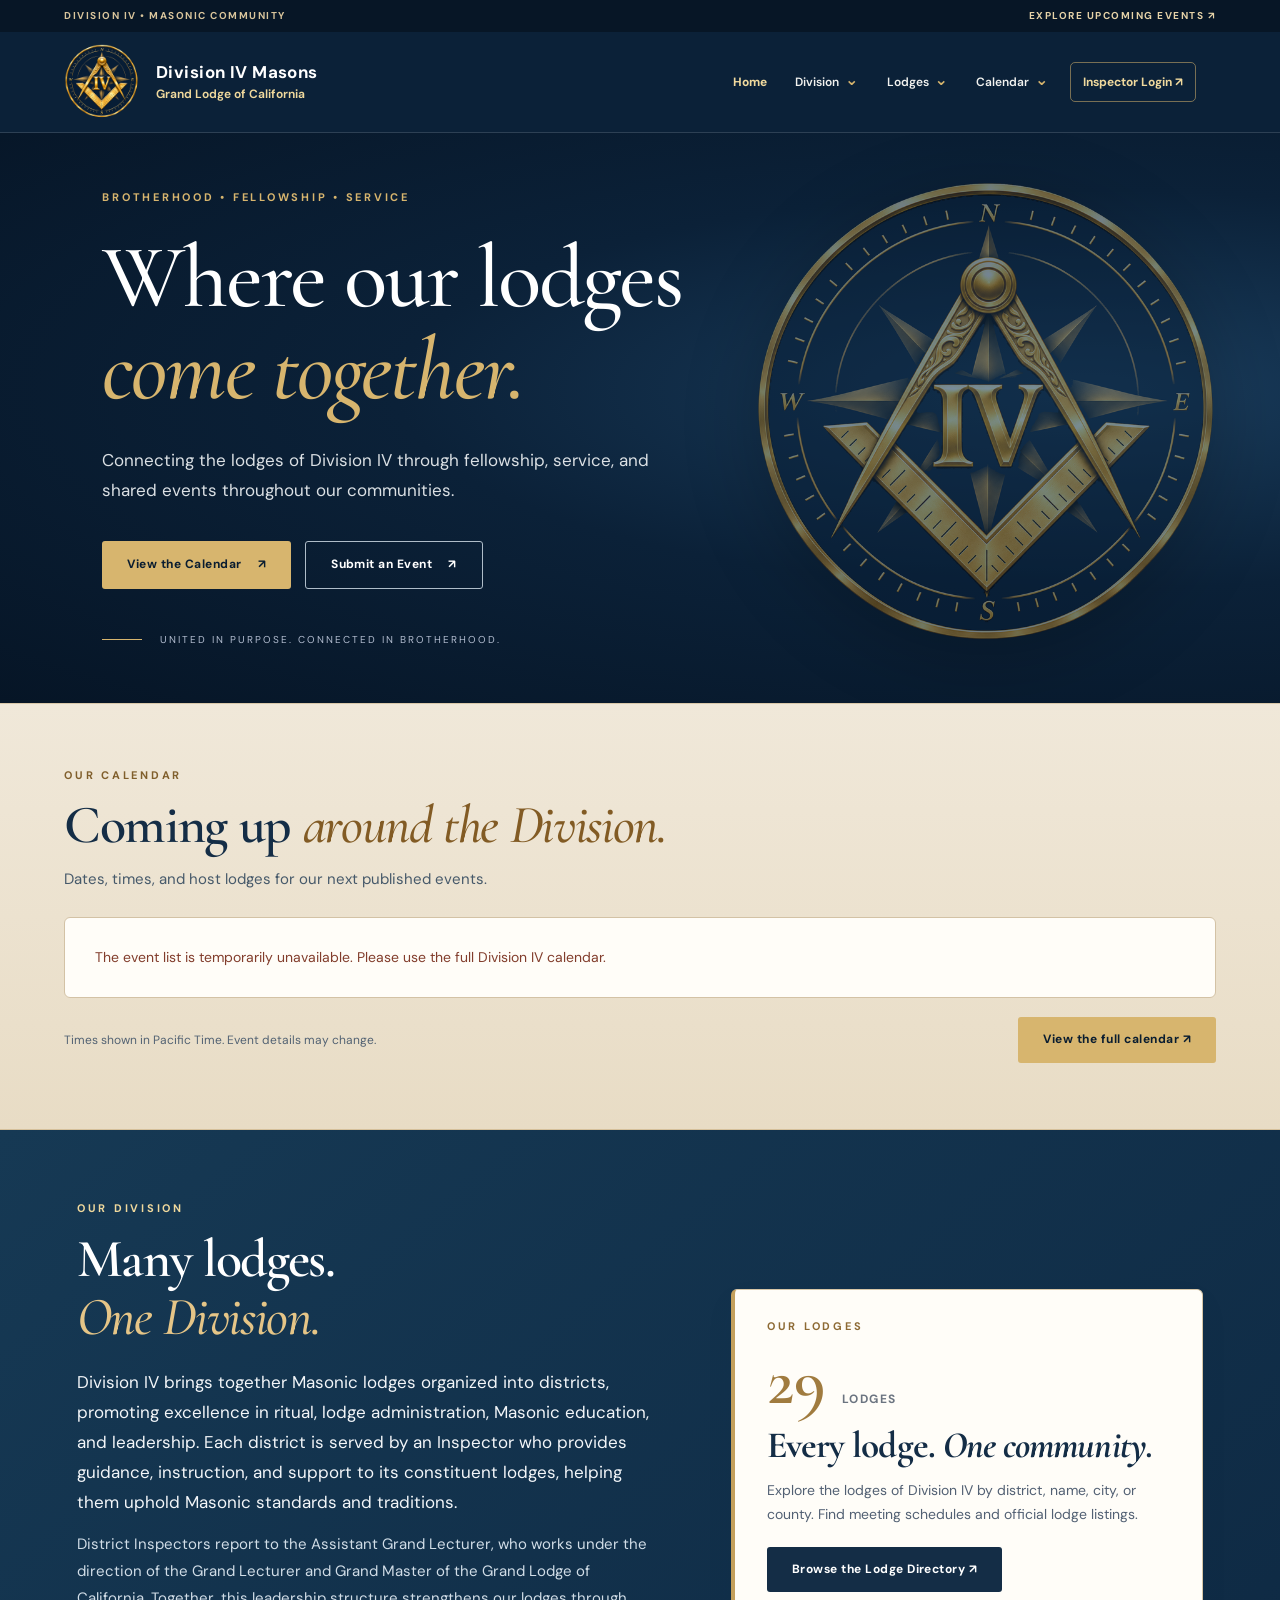
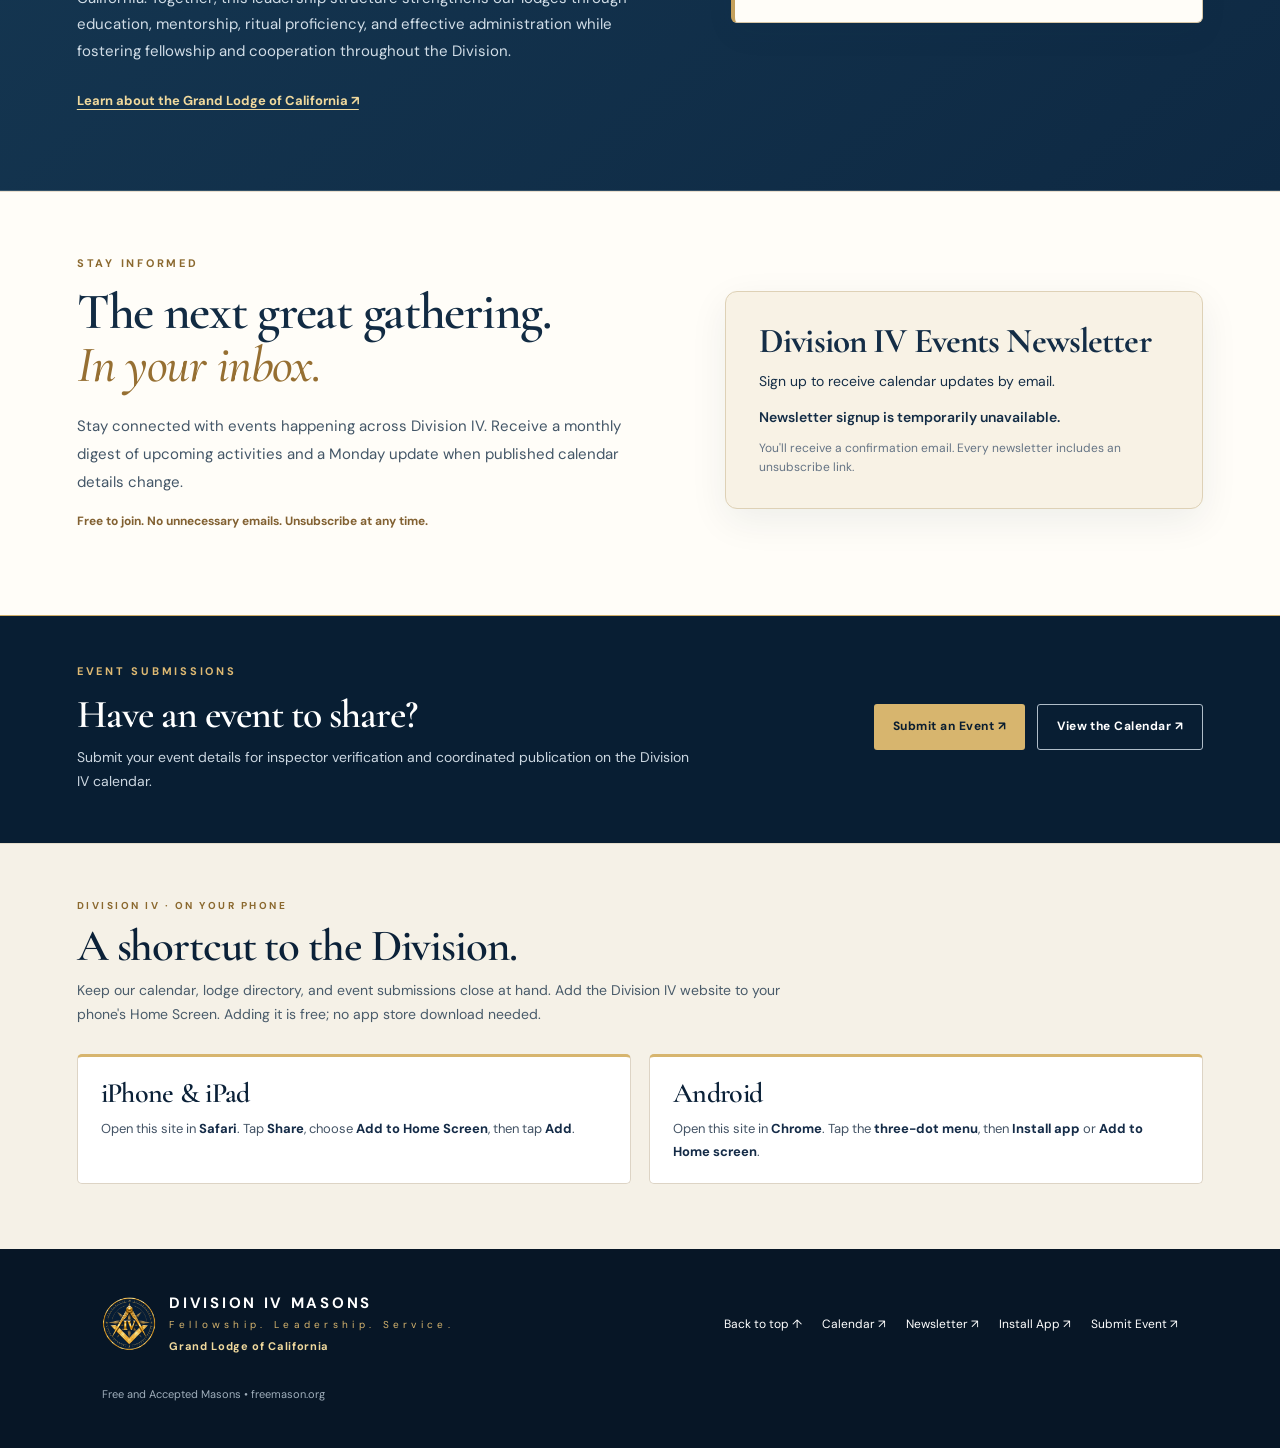
==== commit b56903ef: "Place Our Division immediately after upcoming events" ====
--- a/index.html
+++ b/index.html
@@ -1,4 +1,4 @@
-<!doctype html><html lang="en"><head><meta charset="utf-8"><meta name="viewport" content="width=device-width,initial-scale=1"><meta name="apple-mobile-web-app-title" content="Division IV"><link rel="manifest" href="/manifest.webmanifest"><meta name="theme-color" content="#091b31"><meta name="description" content="Division IV supports 29 Masonic lodges through ritual instruction, education, lodge administration, and fellowship. Explore our events and lodge directory."><title>Division IV Masons</title><link rel="icon" type="image/x-icon" href="/assets/favicon.ico?v=20261028"><link rel="icon" type="image/png" sizes="256x256" href="/assets/favicon.png?v=20261028"><link rel="apple-touch-icon" sizes="180x180" href="/assets/apple-touch-icon.png?v=20261028"><link rel="stylesheet" href="/styles.css?v=17"><link rel="stylesheet" href="/shared/header.css?v=2">
+<!doctype html><html lang="en"><head><meta charset="utf-8"><meta name="viewport" content="width=device-width,initial-scale=1"><meta name="apple-mobile-web-app-title" content="Division IV"><link rel="manifest" href="/manifest.webmanifest"><meta name="theme-color" content="#091b31"><meta name="description" content="Division IV supports 29 Masonic lodges through ritual instruction, education, lodge administration, and fellowship. Explore our events and lodge directory."><title>Division IV Masons</title><link rel="icon" type="image/x-icon" href="/assets/favicon.ico?v=20261028"><link rel="icon" type="image/png" sizes="256x256" href="/assets/favicon.png?v=20261028"><link rel="apple-touch-icon" sizes="180x180" href="/assets/apple-touch-icon.png?v=20261028"><link rel="stylesheet" href="/styles.css?v=18"><link rel="stylesheet" href="/shared/header.css?v=2">
 <link rel="canonical" href="https://divisionivmasons.org/">
 <meta property="og:type" content="website">
 <meta property="og:site_name" content="Division IV Masons">
@@ -30,6 +30,24 @@
   </div>
 </section>
 
+<section class="division-overview" id="about" aria-labelledby="about-title">
+  <div class="overview-inner">
+    <div class="overview-main">
+      <p class="kicker">OUR DIVISION</p>
+      <h2 id="about-title">Many lodges.<br><em>One Division.</em></h2>
+      <p class="overview-lead">Division IV brings together Masonic lodges organized into districts, promoting excellence in ritual, lodge administration, Masonic education, and leadership. Each district is served by an Inspector who provides guidance, instruction, and support to its constituent lodges, helping them uphold Masonic standards and traditions.</p>
+      <p>District Inspectors report to the Assistant Grand Lecturer, who works under the direction of the Grand Lecturer and Grand Master of the Grand Lodge of California. Together, this leadership structure strengthens our lodges through education, mentorship, ritual proficiency, and effective administration while fostering fellowship and cooperation throughout the Division.</p>
+      <a class="overview-grand-link" href="https://freemason.org/" target="_blank" rel="noopener noreferrer">Learn about the Grand Lodge of California ↗</a>
+    </div>
+    <div class="overview-lodges" id="lodges">
+      <p class="kicker">OUR LODGES</p>
+      <div class="overview-count">29 <span>lodges</span></div>
+      <h3>Every lodge. <em>One community.</em></h3>
+      <p>Explore the lodges of Division IV by district, name, city, or county. Find meeting schedules and official lodge listings.</p>
+      <a class="btn navy" href="/lodges/">Browse the Lodge Directory ↗</a>
+    </div>
+  </div>
+</section>
 <section class="home-newsletter" id="newsletter-signup" aria-labelledby="newsletter-signup-title">
   <div class="home-newsletter-inner">
     <div class="home-newsletter-copy">
@@ -53,24 +71,6 @@
   </div>
 </section>
 
-<section class="division-overview" id="about" aria-labelledby="about-title">
-  <div class="overview-inner">
-    <div class="overview-main">
-      <p class="kicker">OUR DIVISION</p>
-      <h2 id="about-title">Many lodges.<br><em>One Division.</em></h2>
-      <p class="overview-lead">Division IV brings together Masonic lodges organized into districts, promoting excellence in ritual, lodge administration, Masonic education, and leadership. Each district is served by an Inspector who provides guidance, instruction, and support to its constituent lodges, helping them uphold Masonic standards and traditions.</p>
-      <p>District Inspectors report to the Assistant Grand Lecturer, who works under the direction of the Grand Lecturer and Grand Master of the Grand Lodge of California. Together, this leadership structure strengthens our lodges through education, mentorship, ritual proficiency, and effective administration while fostering fellowship and cooperation throughout the Division.</p>
-      <a class="overview-grand-link" href="https://freemason.org/" target="_blank" rel="noopener noreferrer">Learn about the Grand Lodge of California ↗</a>
-    </div>
-    <div class="overview-lodges" id="lodges">
-      <p class="kicker">OUR LODGES</p>
-      <div class="overview-count">29 <span>lodges</span></div>
-      <h3>Every lodge. <em>One community.</em></h3>
-      <p>Explore the lodges of Division IV by district, name, city, or county. Find meeting schedules and official lodge listings.</p>
-      <a class="btn navy" href="/lodges/">Browse the Lodge Directory ↗</a>
-    </div>
-  </div>
-</section>
 <section class="homepage-cta" id="contact" aria-labelledby="contact-title">
   <div class="homepage-cta-inner">
     <div class="homepage-cta-copy">
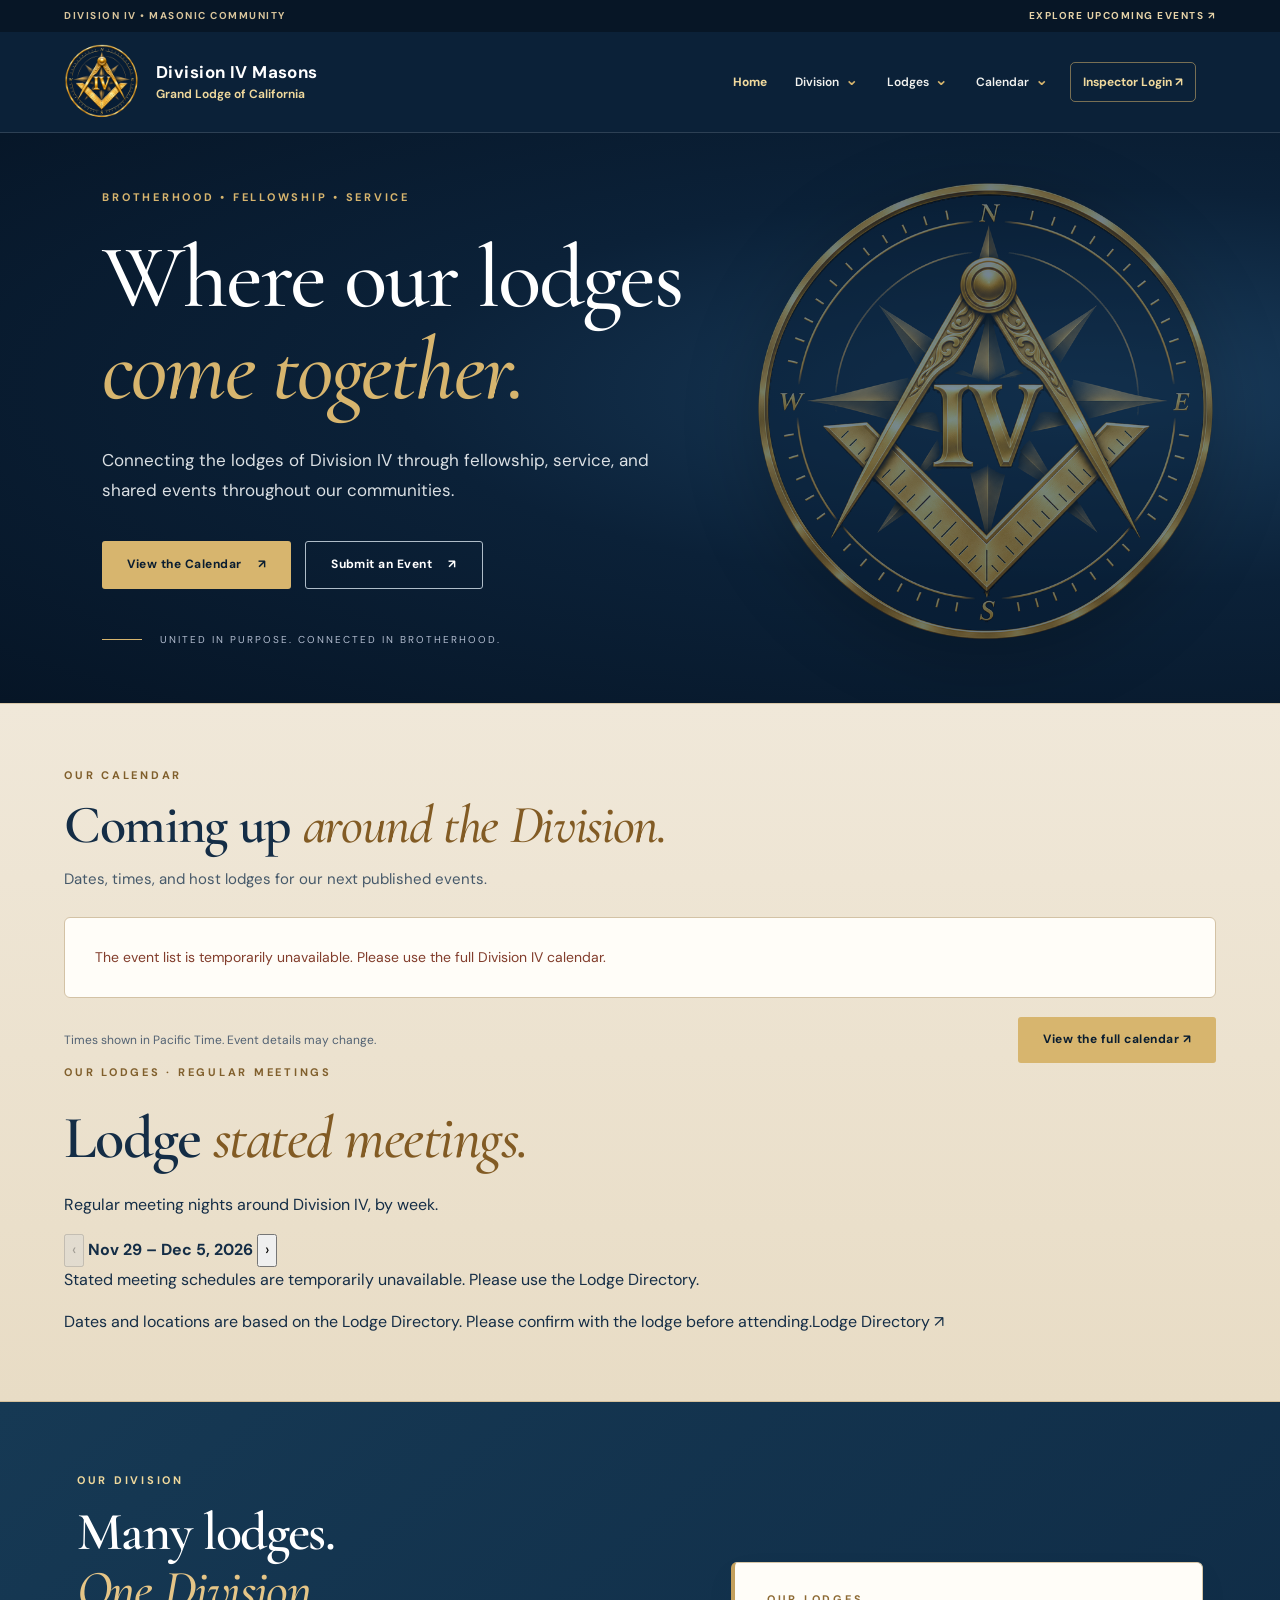
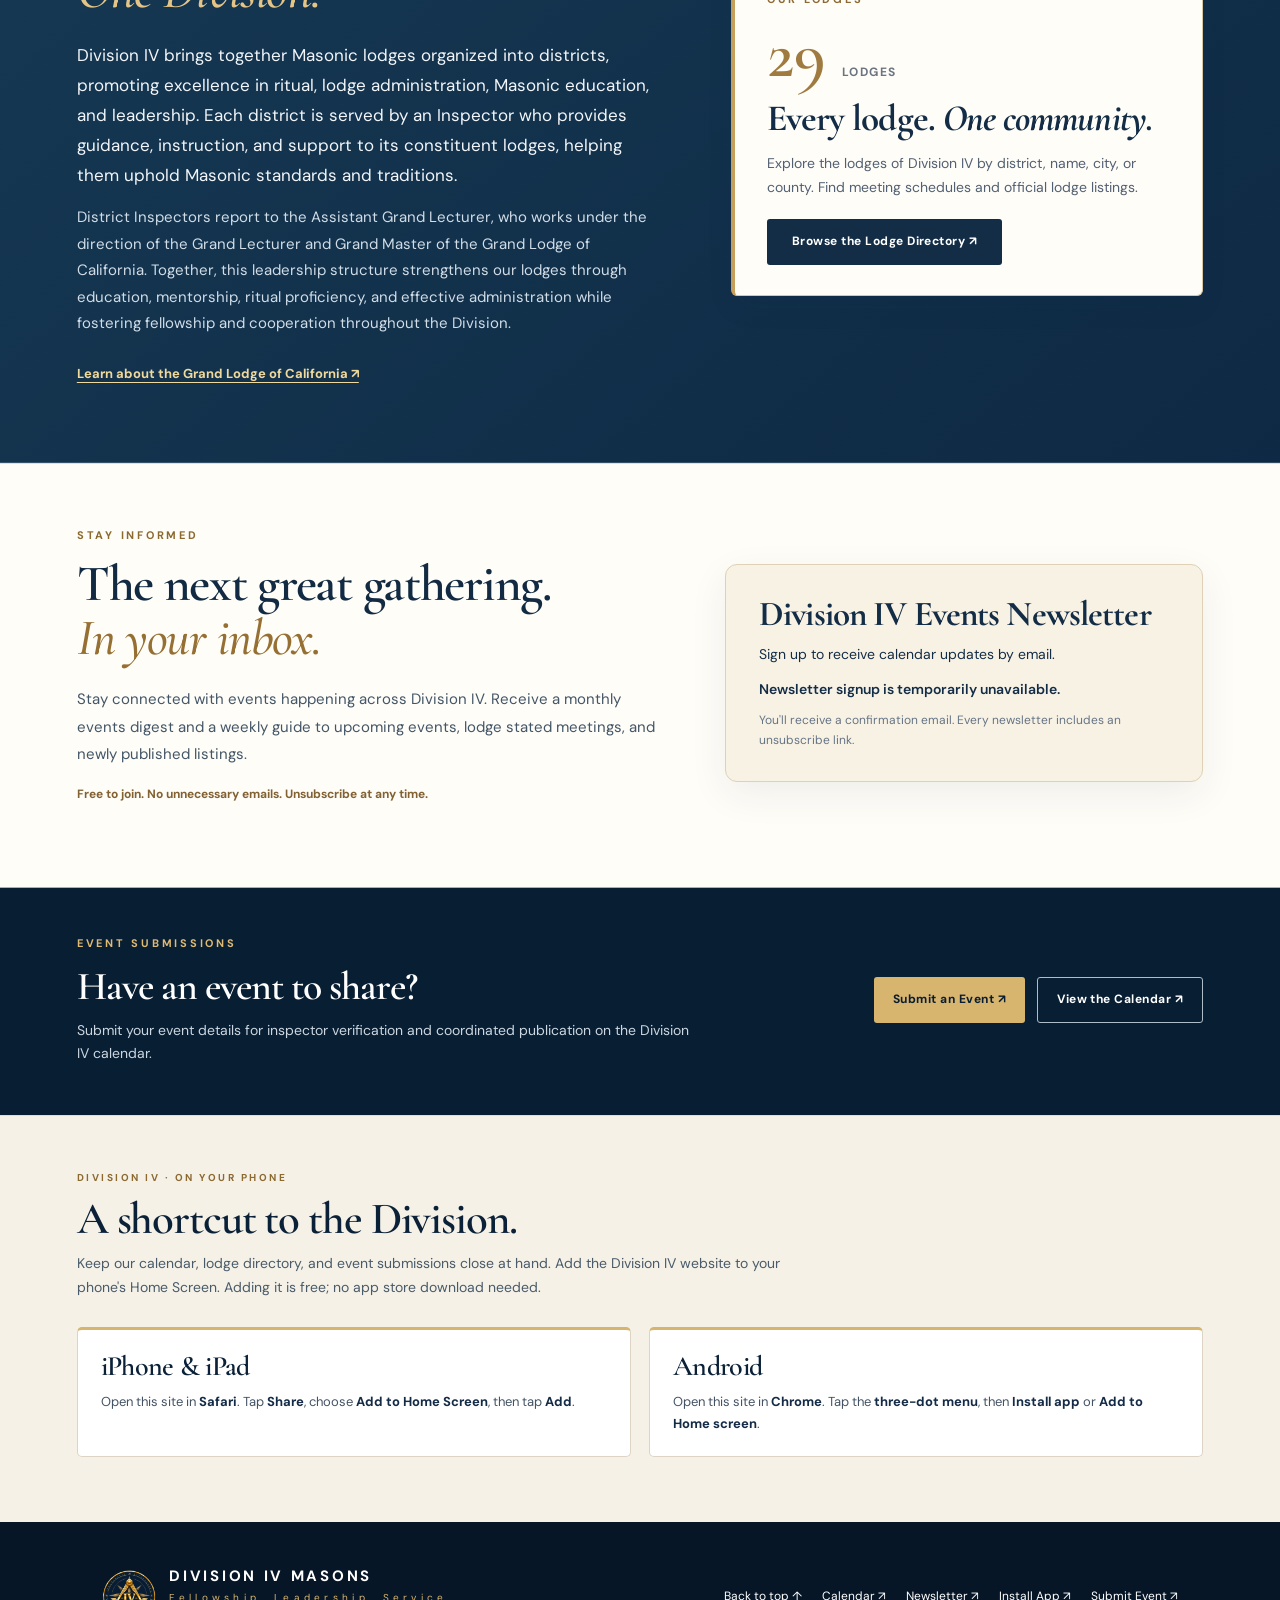
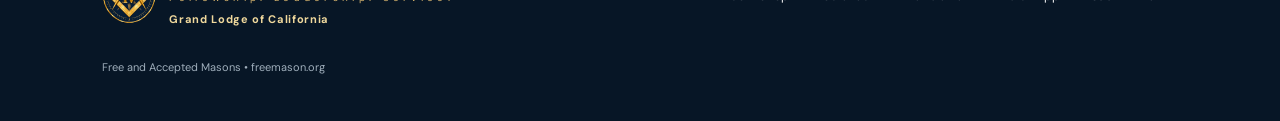
==== commit 00292a86: "Add browsable lodge stated meetings below published homepage events" ====
--- a/index.html
+++ b/index.html
@@ -1,4 +1,4 @@
-<!doctype html><html lang="en"><head><meta charset="utf-8"><meta name="viewport" content="width=device-width,initial-scale=1"><meta name="apple-mobile-web-app-title" content="Division IV"><link rel="manifest" href="/manifest.webmanifest"><meta name="theme-color" content="#091b31"><meta name="description" content="Division IV supports 29 Masonic lodges through ritual instruction, education, lodge administration, and fellowship. Explore our events and lodge directory."><title>Division IV Masons</title><link rel="icon" type="image/x-icon" href="/assets/favicon.ico?v=20261028"><link rel="icon" type="image/png" sizes="256x256" href="/assets/favicon.png?v=20261028"><link rel="apple-touch-icon" sizes="180x180" href="/assets/apple-touch-icon.png?v=20261028"><link rel="stylesheet" href="/styles.css?v=18"><link rel="stylesheet" href="/shared/header.css?v=2">
+<!doctype html><html lang="en"><head><meta charset="utf-8"><meta name="viewport" content="width=device-width,initial-scale=1"><meta name="apple-mobile-web-app-title" content="Division IV"><link rel="manifest" href="/manifest.webmanifest"><meta name="theme-color" content="#091b31"><meta name="description" content="Division IV supports 29 Masonic lodges through ritual instruction, education, lodge administration, and fellowship. Explore our events and lodge directory."><title>Division IV Masons</title><link rel="icon" type="image/x-icon" href="/assets/favicon.ico?v=20261028"><link rel="icon" type="image/png" sizes="256x256" href="/assets/favicon.png?v=20261028"><link rel="apple-touch-icon" sizes="180x180" href="/assets/apple-touch-icon.png?v=20261028"><link rel="stylesheet" href="/styles.css?v=19"><link rel="stylesheet" href="/shared/header.css?v=2">
 <link rel="canonical" href="https://divisionivmasons.org/">
 <meta property="og:type" content="website">
 <meta property="og:site_name" content="Division IV Masons">
@@ -27,6 +27,23 @@
   </div>
   <div id="upcoming-events" aria-live="polite" aria-busy="true"><p class="upcoming-status">Loading upcoming events…</p></div>
   <div class="upcoming-footer"><span>Times shown in Pacific Time. Event details may change.</span><a class="btn gold" href="/calendar/">View the full calendar ↗</a></div>
+
+  <section class="home-stated-meetings" id="stated-meetings" aria-labelledby="home-stated-title">
+    <div class="home-stated-heading">
+      <div>
+        <p class="kicker">OUR LODGES · REGULAR MEETINGS</p>
+        <h2 id="home-stated-title">Lodge <em>stated meetings.</em></h2>
+        <p>Regular meeting nights around Division IV, by week.</p>
+      </div>
+      <div class="home-stated-week-controls" role="group" aria-label="Browse stated meetings by week">
+        <button type="button" id="home-stated-prev" class="home-stated-arrow" aria-label="Previous week" disabled>‹</button>
+        <strong id="home-stated-week-label" aria-live="polite">This week</strong>
+        <button type="button" id="home-stated-next" class="home-stated-arrow" aria-label="Next week">›</button>
+      </div>
+    </div>
+    <div id="home-stated-meetings-list" aria-live="polite" aria-busy="true"><p class="home-stated-empty">Loading stated meetings…</p></div>
+    <div class="home-stated-footer"><span>Dates and locations are based on the Lodge Directory. Please confirm with the lodge before attending.</span><a href="/lodges/">Lodge Directory ↗</a></div>
+  </section>
   </div>
 </section>
 
@@ -53,7 +70,7 @@
     <div class="home-newsletter-copy">
       <p class="kicker">STAY INFORMED</p>
       <h2 id="newsletter-signup-title">The next great gathering.<br><em>In your inbox.</em></h2>
-      <p>Stay connected with events happening across Division IV. Receive a monthly digest of upcoming activities and a Monday update when published calendar details change.</p>
+      <p>Stay connected with events happening across Division IV. Receive a monthly events digest and a weekly guide to upcoming events, lodge stated meetings, and newly published listings.</p>
       <p class="home-newsletter-free">Free to join. No unnecessary emails. Unsubscribe at any time.</p>
     </div>
     <div class="division-newsletter-box home-newsletter-card">
@@ -104,4 +121,4 @@
   </div>
 </section></main>
 <footer><div class="footer-brand"><img src="/assets/emblem.png?v=20261028b" alt=""><span class="division-wordmark"><strong>DIVISION IV MASONS</strong><small>Fellowship. Leadership. Service.</small><span class="brand-affiliation">Grand Lodge of California</span></span></div><div class="footer-links"><a href="#home">Back to top ↑</a><a href="/calendar/">Calendar ↗</a><a href="/#newsletter-signup">Newsletter ↗</a><a href="/#install-app">Install App ↗</a><a href="/events/" target="_blank" rel="noopener">Submit Event ↗</a></div><small>Free and Accepted Masons • <a href="https://freemason.org/" target="_blank" rel="noopener noreferrer">freemason.org</a></small></footer>
-<script defer src="/shared/header.js?v=4"></script><script src="/script.js?v=5" defer></script><script src="/home-events.js?v=4" defer></script><script src="/newsletter-public.js?v=2" defer></script></body></html>
+<script defer src="/shared/header.js?v=4"></script><script src="/script.js?v=5" defer></script><script src="/home-events.js?v=4" defer></script><script src="/home-stated-meetings.js?v=1" defer></script><script src="/newsletter-public.js?v=2" defer></script></body></html>
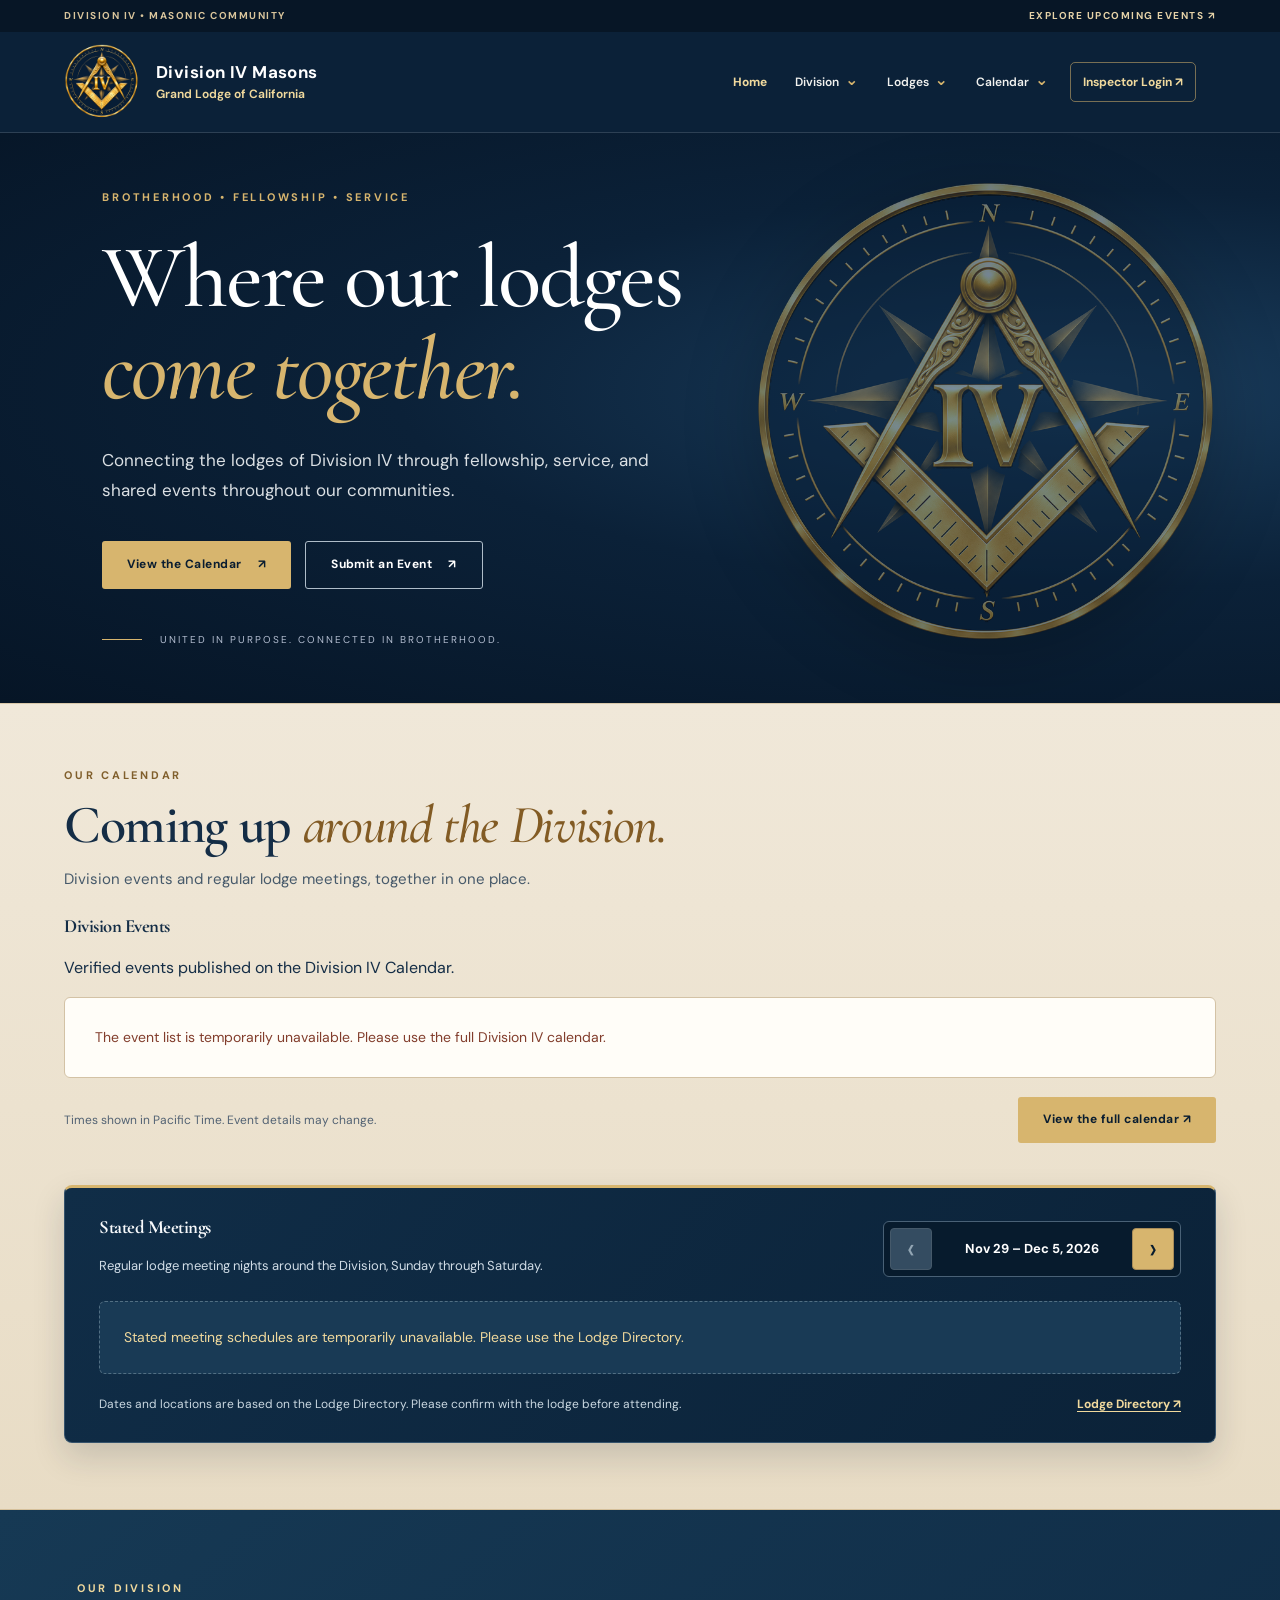
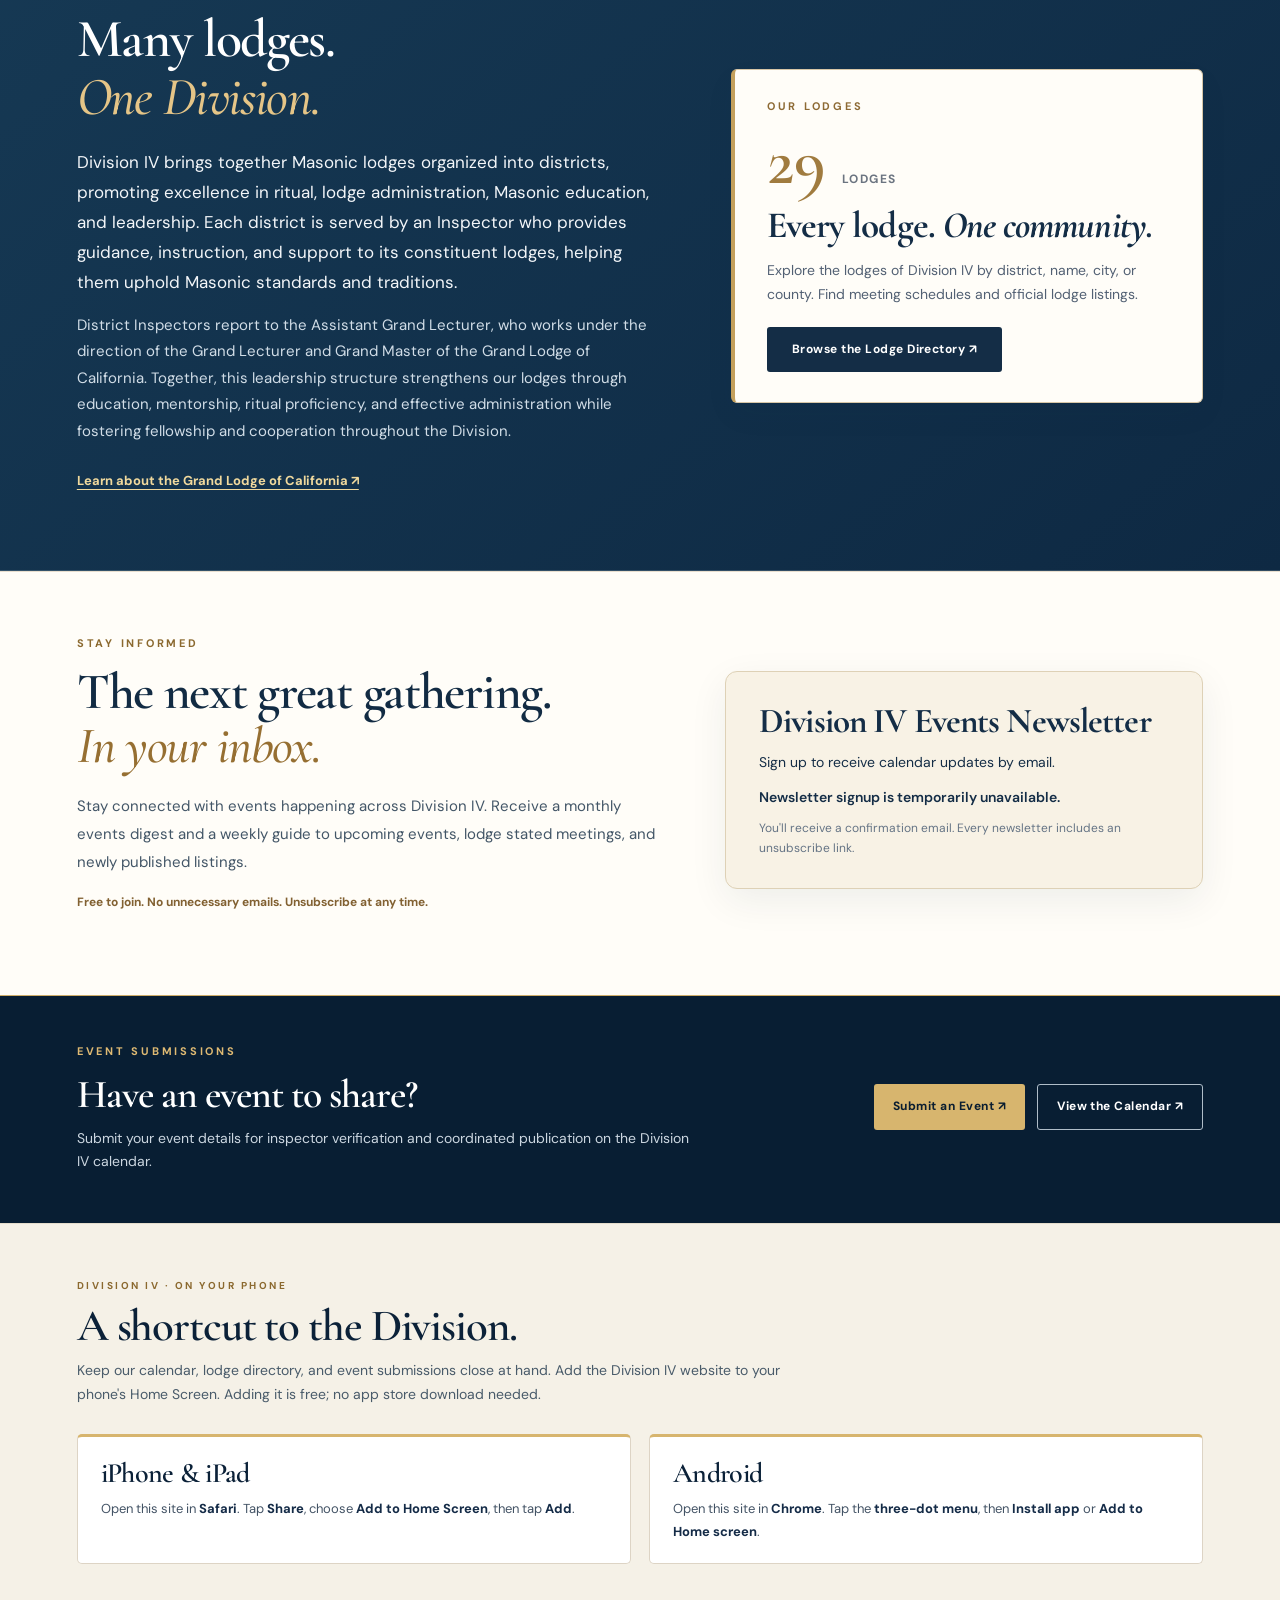
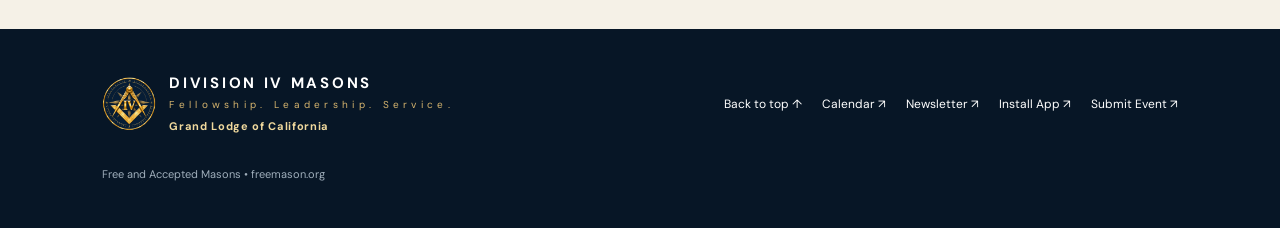
==== commit 3c81f1a9: "Group Division Events and Stated Meetings beneath one homepage heading" ====
--- a/index.html
+++ b/index.html
@@ -1,4 +1,4 @@
-<!doctype html><html lang="en"><head><meta charset="utf-8"><meta name="viewport" content="width=device-width,initial-scale=1"><meta name="apple-mobile-web-app-title" content="Division IV"><link rel="manifest" href="/manifest.webmanifest"><meta name="theme-color" content="#091b31"><meta name="description" content="Division IV supports 29 Masonic lodges through ritual instruction, education, lodge administration, and fellowship. Explore our events and lodge directory."><title>Division IV Masons</title><link rel="icon" type="image/x-icon" href="/assets/favicon.ico?v=20261028"><link rel="icon" type="image/png" sizes="256x256" href="/assets/favicon.png?v=20261028"><link rel="apple-touch-icon" sizes="180x180" href="/assets/apple-touch-icon.png?v=20261028"><link rel="stylesheet" href="/styles.css?v=19"><link rel="stylesheet" href="/shared/header.css?v=2">
+<!doctype html><html lang="en"><head><meta charset="utf-8"><meta name="viewport" content="width=device-width,initial-scale=1"><meta name="apple-mobile-web-app-title" content="Division IV"><link rel="manifest" href="/manifest.webmanifest"><meta name="theme-color" content="#091b31"><meta name="description" content="Division IV supports 29 Masonic lodges through ritual instruction, education, lodge administration, and fellowship. Explore our events and lodge directory."><title>Division IV Masons</title><link rel="icon" type="image/x-icon" href="/assets/favicon.ico?v=20261028"><link rel="icon" type="image/png" sizes="256x256" href="/assets/favicon.png?v=20261028"><link rel="apple-touch-icon" sizes="180x180" href="/assets/apple-touch-icon.png?v=20261028"><link rel="stylesheet" href="/styles.css?v=20"><link rel="stylesheet" href="/shared/header.css?v=2">
 <link rel="canonical" href="https://divisionivmasons.org/">
 <meta property="og:type" content="website">
 <meta property="og:site_name" content="Division IV Masons">
@@ -23,17 +23,21 @@
 <section class="section dark-section upcoming-section" id="events" aria-labelledby="upcoming-title">
   <div class="upcoming-inner"><div class="upcoming-heading">
     <div><p class="kicker">OUR CALENDAR</p><h2 id="upcoming-title">Coming up <em>around the Division.</em></h2></div>
-    <p>Dates, times, and host lodges for our next published events.</p>
+    <p>Division events and regular lodge meetings, together in one place.</p>
   </div>
-  <div id="upcoming-events" aria-live="polite" aria-busy="true"><p class="upcoming-status">Loading upcoming events…</p></div>
-  <div class="upcoming-footer"><span>Times shown in Pacific Time. Event details may change.</span><a class="btn gold" href="/calendar/">View the full calendar ↗</a></div>
+  <section class="home-division-events" aria-labelledby="division-events-title">
+    <div class="upcoming-subheading">
+      <div><h3 id="division-events-title">Division Events</h3><p>Verified events published on the Division IV Calendar.</p></div>
+    </div>
+    <div id="upcoming-events" aria-live="polite" aria-busy="true"><p class="upcoming-status">Loading upcoming events…</p></div>
+    <div class="upcoming-footer"><span>Times shown in Pacific Time. Event details may change.</span><a class="btn gold" href="/calendar/">View the full calendar ↗</a></div>
+  </section>
 
   <section class="home-stated-meetings" id="stated-meetings" aria-labelledby="home-stated-title">
     <div class="home-stated-heading">
       <div>
-        <p class="kicker">OUR LODGES · REGULAR MEETINGS</p>
-        <h2 id="home-stated-title">Lodge <em>stated meetings.</em></h2>
-        <p>Regular meeting nights around Division IV, by week.</p>
+        <h3 id="home-stated-title">Stated Meetings</h3>
+        <p>Regular lodge meeting nights around the Division, Sunday through Saturday.</p>
       </div>
       <div class="home-stated-week-controls" role="group" aria-label="Browse stated meetings by week">
         <button type="button" id="home-stated-prev" class="home-stated-arrow" aria-label="Previous week" disabled>‹</button>
--- a/styles.css
+++ b/styles.css
@@ -458,3 +458,76 @@
 .calendar-newsletter-link .division-newsletter-status:not([hidden]){margin-top:12px;font-weight:700}
 @media(max-width:850px){.home-newsletter-inner{grid-template-columns:1fr;gap:24px}.home-newsletter{padding:48px 23px 55px}}
 @media(max-width:480px){.home-newsletter .home-newsletter-card{padding:24px 20px}.home-newsletter .home-newsletter-card form{grid-template-columns:1fr}.home-newsletter .home-newsletter-card label{grid-column:1}.home-newsletter .home-newsletter-card button{width:100%}.home-newsletter-copy h2{font-size:37px}}
+
+/* Homepage stated-meeting week browser: navy inset within warm Events band.
+   The surrounding homepage bands continue alternating tan and navy. */
+.home-stated-meetings{
+ margin-top:42px;padding:30px 34px 27px;
+ background:linear-gradient(130deg,#102d47,#0b2238);
+ color:#f7f9fb;border:1px solid #36536c;border-top:3px solid #d7b56e;
+ border-radius:8px;box-shadow:0 14px 32px #10203328
+}
+.home-stated-heading{display:flex;justify-content:space-between;align-items:end;gap:22px;margin-bottom:24px}
+.home-stated-heading>.home-stated-week-controls{flex:0 0 auto}
+.home-stated-heading .kicker{color:#efcf8f;margin:0 0 9px;font-size:10px}
+.home-stated-heading h2{font-size:clamp(31px,3.2vw,48px);line-height:1.06;color:#fff;margin:0 0 8px}
+.home-stated-heading h2 em{color:#efd39b}
+.home-stated-heading>div:first-child>p:last-child{font-size:13px;color:#d0dce6;line-height:1.6;margin:0}
+.home-stated-week-controls{
+ display:flex;align-items:center;gap:10px;min-width:298px;
+ padding:6px;background:#071b2d;border:1px solid #496176;border-radius:6px
+}
+.home-stated-week-controls strong{
+ text-align:center;flex:1;color:#fff;
+ font:700 13px/1.5 'DM Sans',system-ui,sans-serif;white-space:nowrap
+}
+.home-stated-arrow{
+ display:inline-flex;align-items:center;justify-content:center;
+ width:42px;height:42px;flex-shrink:0;
+ border-radius:4px;border:1px solid #a88b58;
+ background:#d7b56e;color:#081c2e;
+ font-size:30px;line-height:1;cursor:pointer
+}
+.home-stated-arrow:hover:not(:disabled){background:#f0d99d}
+.home-stated-arrow:focus-visible{outline:3px solid #fff;outline-offset:2px}
+.home-stated-arrow:disabled{background:#344c61;border-color:#45596a;color:#93a6b4;cursor:not-allowed}
+.home-stated-grid{display:grid;grid-template-columns:repeat(2,minmax(0,1fr));gap:12px}
+.home-stated-card{
+ display:flex;align-items:flex-start;gap:18px;min-width:0;
+ background:#193a55;border:1px solid #3c5a72;border-radius:6px;padding:17px 20px
+}
+.home-stated-date{
+ display:flex;flex-direction:column;align-items:center;min-width:65px;padding-right:18px;
+ border-right:1px solid #4a6579;color:#f0d99d
+}
+.home-stated-month{font-size:10px;font-weight:750;letter-spacing:.12em}
+.home-stated-day{font:600 43px/1.0 'Cormorant Garamond',Georgia,serif;margin:4px 0}
+.home-stated-weekday{font-size:11px;color:#cedde8}
+.home-stated-info{min-width:0}
+.home-stated-info h3{font-size:clamp(22px,2.1vw,27px);line-height:1.15;color:#fff;margin:0 0 10px;overflow-wrap:anywhere}
+.home-stated-meta{font-size:13px;line-height:1.65;color:#e3eaf0;margin:0 0 4px;overflow-wrap:anywhere}
+.home-stated-address{color:#bed0de}
+.home-stated-empty{border:1px dashed #526f83;background:#193a55;border-radius:6px;color:#dae6ee;padding:24px;margin:0;font-size:14px}
+.home-stated-empty.is-error{color:#f0d99d}
+.home-stated-footer{display:flex;align-items:center;justify-content:space-between;gap:18px;margin-top:21px}
+.home-stated-footer span{font-size:12px;line-height:1.6;color:#cad8e1}
+.home-stated-footer a{font-size:12px;font-weight:700;color:#f0d99d;text-decoration:underline;text-underline-offset:3px;white-space:nowrap}
+.home-stated-footer a:hover{color:#fff}
+.home-stated-footer a:focus-visible{outline:2px solid #f0d99d;outline-offset:3px}
+@media(max-width:920px){
+ .home-stated-heading{align-items:start;flex-direction:column}
+ .home-stated-heading>.home-stated-week-controls{flex:auto}
+}
+@media(max-width:750px){.home-stated-grid{grid-template-columns:1fr}}
+@media(max-width:520px){
+ .home-stated-meetings{padding:22px 16px 24px;margin-top:30px}
+ .home-stated-heading h2{font-size:38px}
+ .home-stated-week-controls{min-width:0;width:100%}
+ .home-stated-week-controls strong{font-size:12px}
+ .home-stated-card{padding:16px 14px;gap:13px}
+ .home-stated-date{min-width:55px;padding-right:13px}
+ .home-stated-day{font-size:38px}
+ .home-stated-info h3{font-size:23px}
+ .home-stated-footer{flex-direction:column;align-items:flex-start}
+}
+@media(prefers-reduced-motion:reduce){.home-stated-arrow{transition:none}}
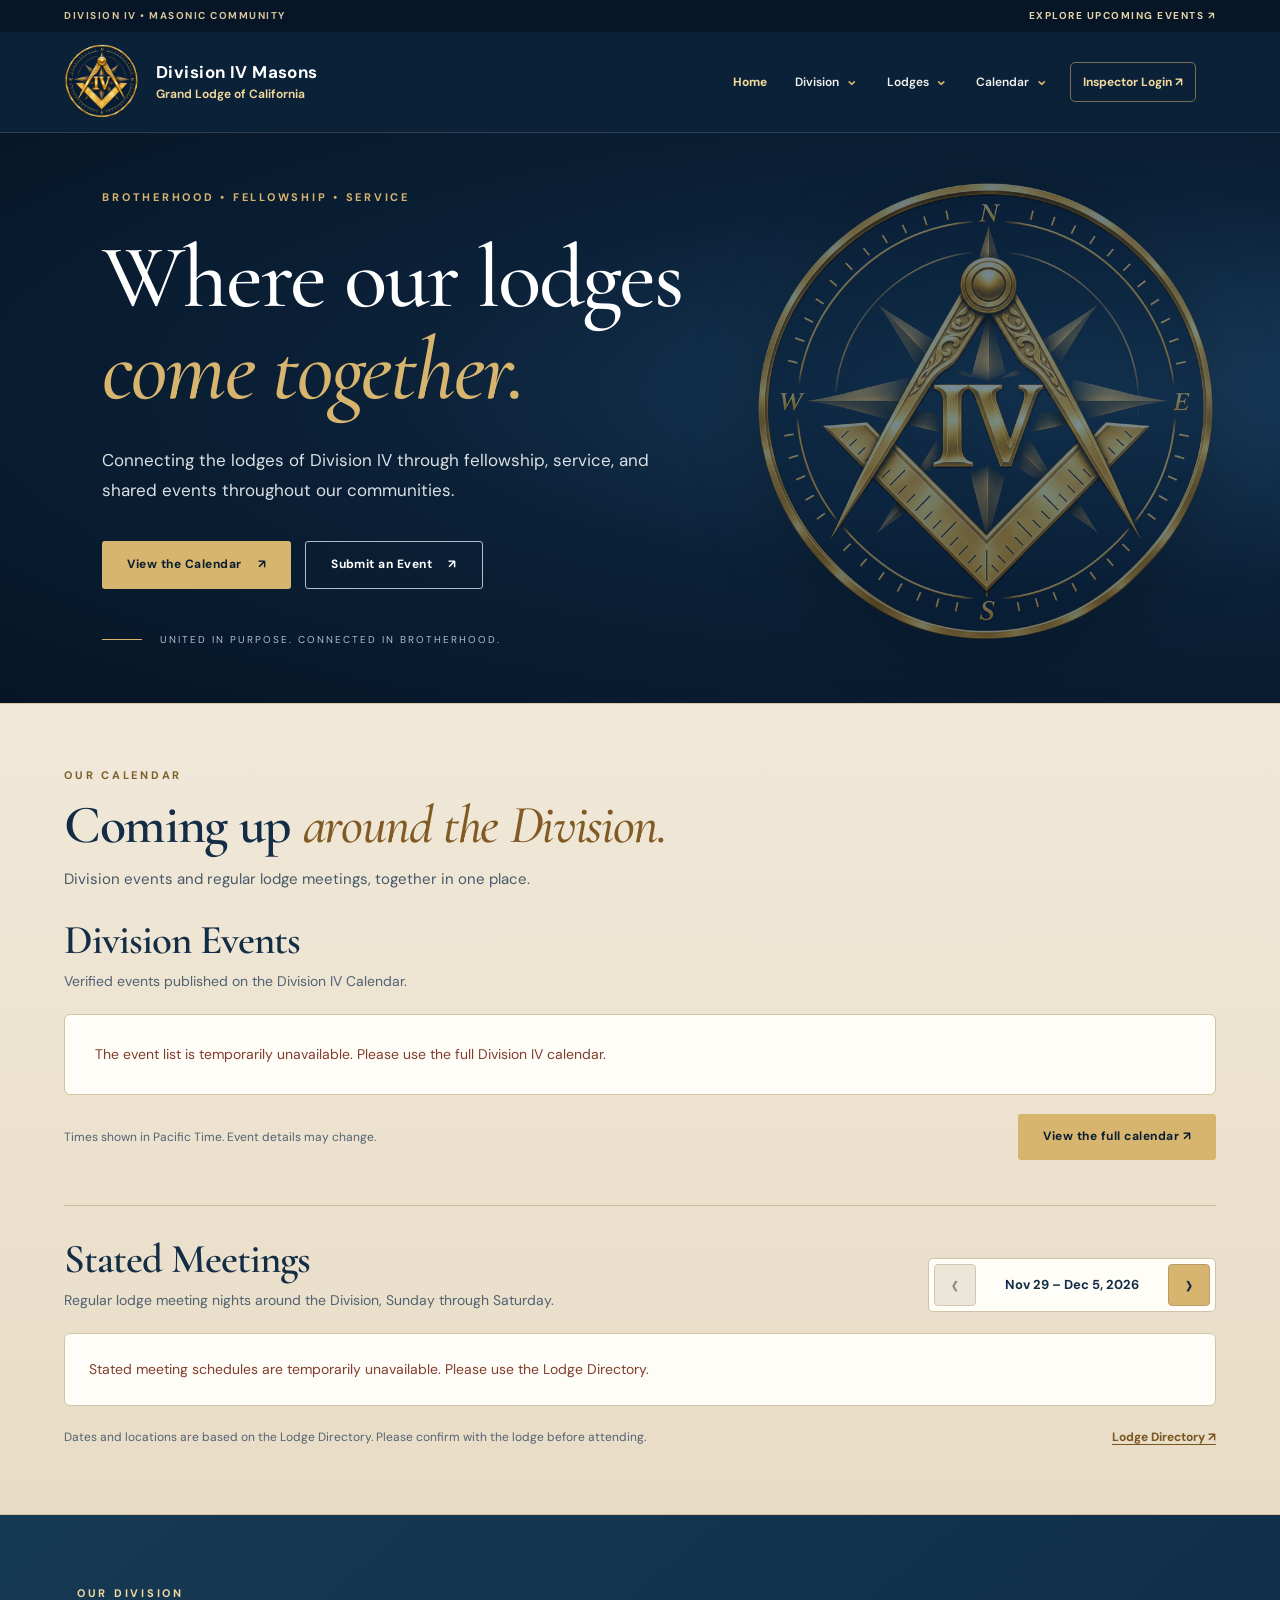
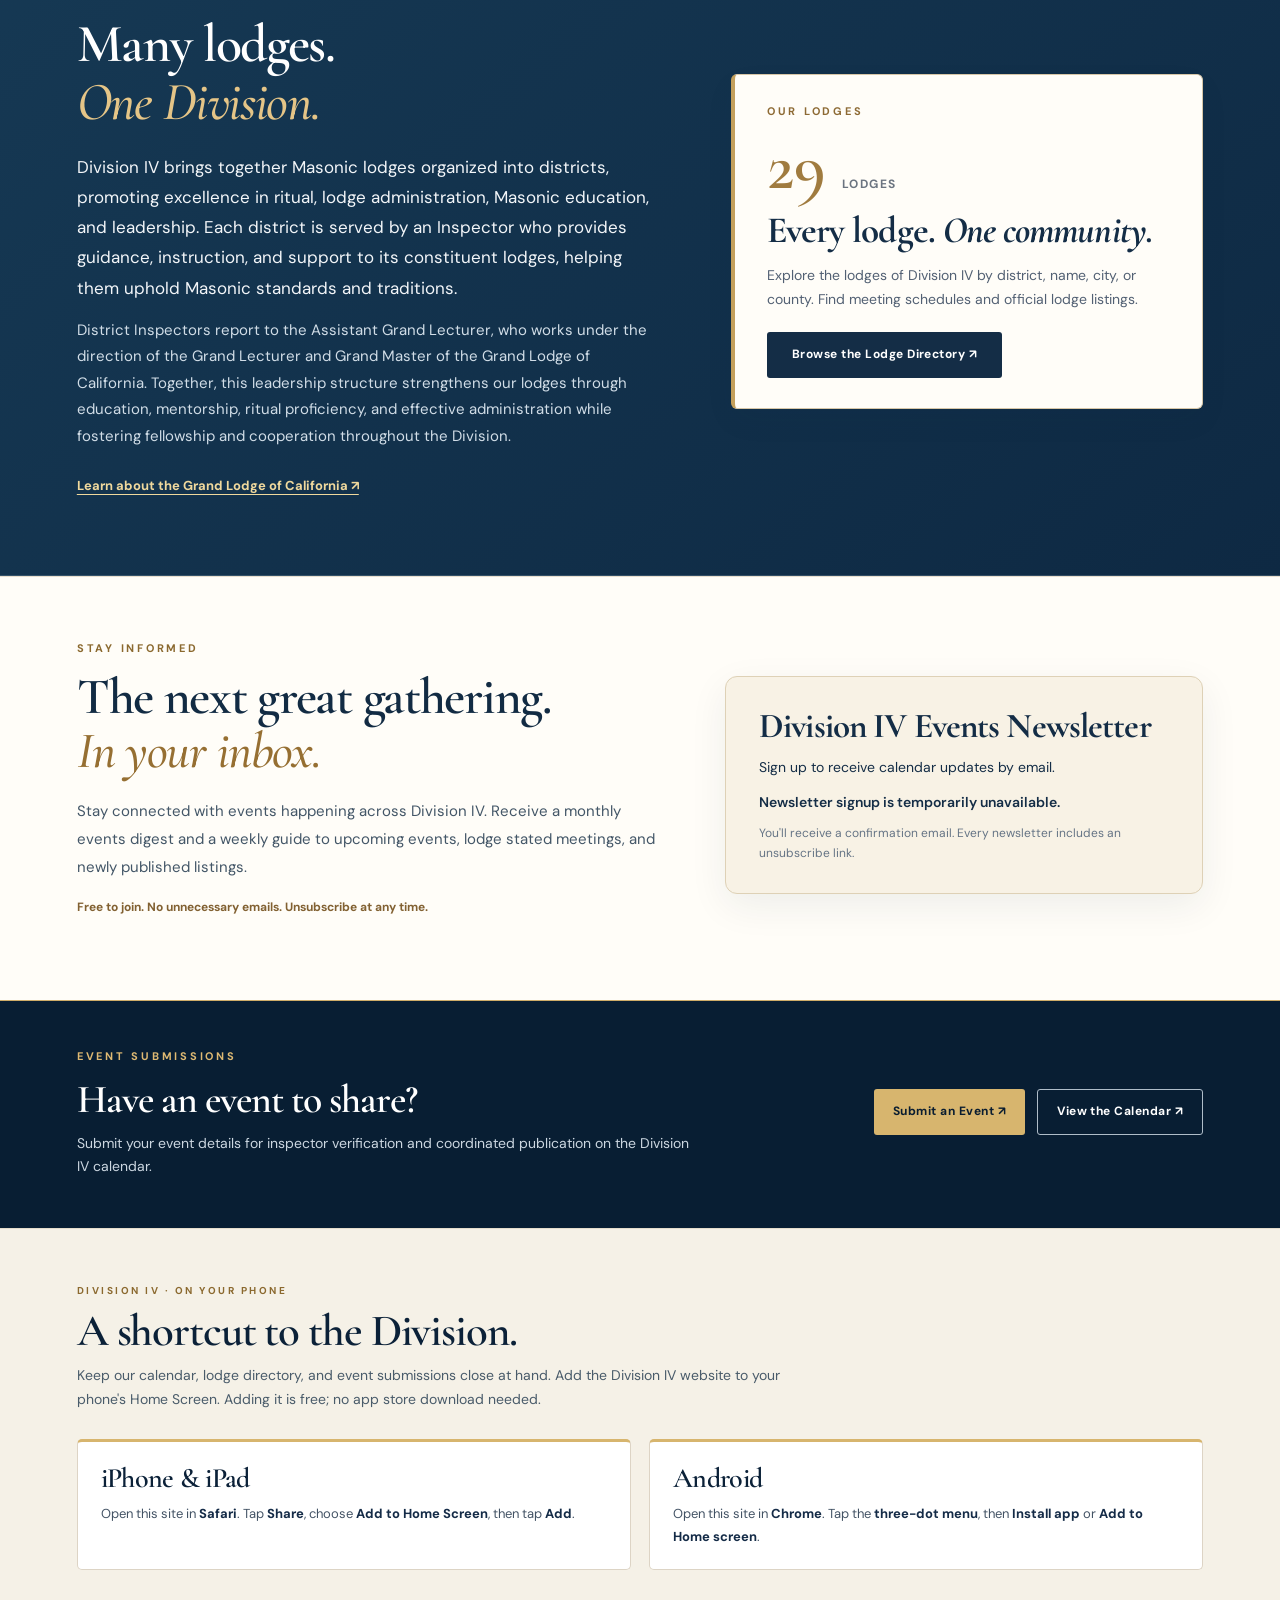
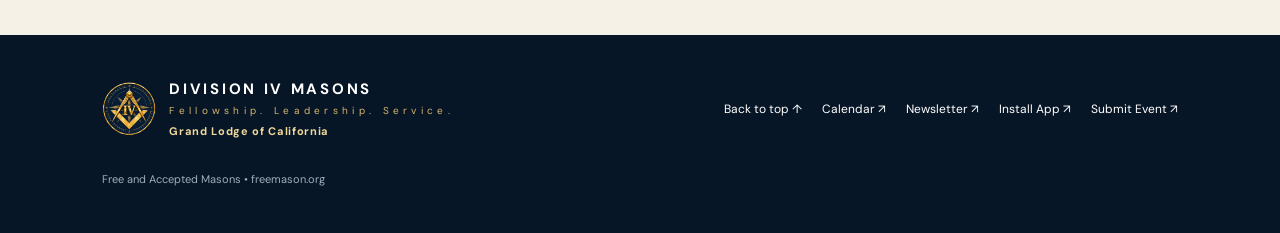
==== commit 59e18621: "Load homepage calendar export controls before event and meeting card rendering" ====
--- a/index.html
+++ b/index.html
@@ -1,4 +1,4 @@
-<!doctype html><html lang="en"><head><meta charset="utf-8"><meta name="viewport" content="width=device-width,initial-scale=1"><meta name="apple-mobile-web-app-title" content="Division IV"><link rel="manifest" href="/manifest.webmanifest"><meta name="theme-color" content="#091b31"><meta name="description" content="Division IV supports 29 Masonic lodges through ritual instruction, education, lodge administration, and fellowship. Explore our events and lodge directory."><title>Division IV Masons</title><link rel="icon" type="image/x-icon" href="/assets/favicon.ico?v=20261028"><link rel="icon" type="image/png" sizes="256x256" href="/assets/favicon.png?v=20261028"><link rel="apple-touch-icon" sizes="180x180" href="/assets/apple-touch-icon.png?v=20261028"><link rel="stylesheet" href="/styles.css?v=20"><link rel="stylesheet" href="/shared/header.css?v=2">
+<!doctype html><html lang="en"><head><meta charset="utf-8"><meta name="viewport" content="width=device-width,initial-scale=1"><meta name="apple-mobile-web-app-title" content="Division IV"><link rel="manifest" href="/manifest.webmanifest"><meta name="theme-color" content="#091b31"><meta name="description" content="Division IV supports 29 Masonic lodges through ritual instruction, education, lodge administration, and fellowship. Explore our events and lodge directory."><title>Division IV Masons</title><link rel="icon" type="image/x-icon" href="/assets/favicon.ico?v=20261028"><link rel="icon" type="image/png" sizes="256x256" href="/assets/favicon.png?v=20261028"><link rel="apple-touch-icon" sizes="180x180" href="/assets/apple-touch-icon.png?v=20261028"><link rel="stylesheet" href="/styles.css?v=21"><link rel="stylesheet" href="/shared/header.css?v=2">
 <link rel="canonical" href="https://divisionivmasons.org/">
 <meta property="og:type" content="website">
 <meta property="og:site_name" content="Division IV Masons">
@@ -125,4 +125,4 @@
   </div>
 </section></main>
 <footer><div class="footer-brand"><img src="/assets/emblem.png?v=20261028b" alt=""><span class="division-wordmark"><strong>DIVISION IV MASONS</strong><small>Fellowship. Leadership. Service.</small><span class="brand-affiliation">Grand Lodge of California</span></span></div><div class="footer-links"><a href="#home">Back to top ↑</a><a href="/calendar/">Calendar ↗</a><a href="/#newsletter-signup">Newsletter ↗</a><a href="/#install-app">Install App ↗</a><a href="/events/" target="_blank" rel="noopener">Submit Event ↗</a></div><small>Free and Accepted Masons • <a href="https://freemason.org/" target="_blank" rel="noopener noreferrer">freemason.org</a></small></footer>
-<script defer src="/shared/header.js?v=4"></script><script src="/script.js?v=5" defer></script><script src="/home-events.js?v=4" defer></script><script src="/home-stated-meetings.js?v=1" defer></script><script src="/newsletter-public.js?v=2" defer></script></body></html>
+<script defer src="/shared/header.js?v=4"></script><script src="/script.js?v=5" defer></script><script src="/event-calendar.js?v=2" defer></script><script src="/home-calendar-actions.js?v=1" defer></script><script src="/home-events.js?v=5" defer></script><script src="/home-stated-meetings.js?v=2" defer></script><script src="/newsletter-public.js?v=2" defer></script></body></html>
--- a/styles.css
+++ b/styles.css
@@ -459,75 +459,95 @@
 @media(max-width:850px){.home-newsletter-inner{grid-template-columns:1fr;gap:24px}.home-newsletter{padding:48px 23px 55px}}
 @media(max-width:480px){.home-newsletter .home-newsletter-card{padding:24px 20px}.home-newsletter .home-newsletter-card form{grid-template-columns:1fr}.home-newsletter .home-newsletter-card label{grid-column:1}.home-newsletter .home-newsletter-card button{width:100%}.home-newsletter-copy h2{font-size:37px}}
 
-/* Homepage stated-meeting week browser: navy inset within warm Events band.
-   The surrounding homepage bands continue alternating tan and navy. */
+/* Homepage events and stated meetings: one tan band, matching light cards. */
+.home-division-events{margin-top:27px}
+.upcoming-subheading,.home-stated-heading{
+ display:flex;justify-content:space-between;align-items:end;
+ gap:22px;margin-bottom:21px
+}
+.upcoming-subheading h3,.home-stated-heading h3{
+ font:600 clamp(31px,3.2vw,44px)/1.1 'Cormorant Garamond',Georgia,serif;
+ color:#142d46;margin:0 0 7px
+}
+.upcoming-subheading p,.home-stated-heading>div:first-child>p{
+ color:#516273;font-size:14px;line-height:1.65;margin:0
+}
 .home-stated-meetings{
- margin-top:42px;padding:30px 34px 27px;
- background:linear-gradient(130deg,#102d47,#0b2238);
- color:#f7f9fb;border:1px solid #36536c;border-top:3px solid #d7b56e;
- border-radius:8px;box-shadow:0 14px 32px #10203328
-}
-.home-stated-heading{display:flex;justify-content:space-between;align-items:end;gap:22px;margin-bottom:24px}
+ margin-top:45px;padding-top:31px;
+ border-top:1px solid #cdbc9d;
+ background:transparent;color:#142d46;scroll-margin-top:100px
+}
 .home-stated-heading>.home-stated-week-controls{flex:0 0 auto}
-.home-stated-heading .kicker{color:#efcf8f;margin:0 0 9px;font-size:10px}
-.home-stated-heading h2{font-size:clamp(31px,3.2vw,48px);line-height:1.06;color:#fff;margin:0 0 8px}
-.home-stated-heading h2 em{color:#efd39b}
-.home-stated-heading>div:first-child>p:last-child{font-size:13px;color:#d0dce6;line-height:1.6;margin:0}
 .home-stated-week-controls{
- display:flex;align-items:center;gap:10px;min-width:298px;
- padding:6px;background:#071b2d;border:1px solid #496176;border-radius:6px
+ display:flex;align-items:center;gap:10px;min-width:288px;padding:5px;
+ background:#fffdf8;border:1px solid #d3c2a5;border-radius:5px
 }
 .home-stated-week-controls strong{
- text-align:center;flex:1;color:#fff;
- font:700 13px/1.5 'DM Sans',system-ui,sans-serif;white-space:nowrap
+ text-align:center;flex:1;white-space:nowrap;
+ font:700 13px/1.5 'DM Sans',system-ui,sans-serif;color:#142d46
 }
 .home-stated-arrow{
  display:inline-flex;align-items:center;justify-content:center;
  width:42px;height:42px;flex-shrink:0;
- border-radius:4px;border:1px solid #a88b58;
- background:#d7b56e;color:#081c2e;
+ border-radius:4px;border:1px solid #b79b68;
+ background:#d7b56e;color:#142d46;
  font-size:30px;line-height:1;cursor:pointer
 }
 .home-stated-arrow:hover:not(:disabled){background:#f0d99d}
-.home-stated-arrow:focus-visible{outline:3px solid #fff;outline-offset:2px}
-.home-stated-arrow:disabled{background:#344c61;border-color:#45596a;color:#93a6b4;cursor:not-allowed}
-.home-stated-grid{display:grid;grid-template-columns:repeat(2,minmax(0,1fr));gap:12px}
+.home-stated-arrow:focus-visible{outline:3px solid #89602f;outline-offset:2px}
+.home-stated-arrow:disabled{
+ background:#ece6d9;border-color:#d3c6b0;color:#968978;cursor:not-allowed
+}
+.home-stated-grid{display:grid;grid-template-columns:repeat(2,minmax(0,1fr));gap:14px}
 .home-stated-card{
- display:flex;align-items:flex-start;gap:18px;min-width:0;
- background:#193a55;border:1px solid #3c5a72;border-radius:6px;padding:17px 20px
+ display:flex;align-items:stretch;gap:20px;min-width:0;
+ background:#fffdf8;color:#142d46;
+ border:1px solid #d3c2a5;border-radius:5px;padding:20px 22px;
+ box-shadow:0 7px 22px #3428140c
 }
 .home-stated-date{
- display:flex;flex-direction:column;align-items:center;min-width:65px;padding-right:18px;
- border-right:1px solid #4a6579;color:#f0d99d
-}
-.home-stated-month{font-size:10px;font-weight:750;letter-spacing:.12em}
-.home-stated-day{font:600 43px/1.0 'Cormorant Garamond',Georgia,serif;margin:4px 0}
-.home-stated-weekday{font-size:11px;color:#cedde8}
-.home-stated-info{min-width:0}
-.home-stated-info h3{font-size:clamp(22px,2.1vw,27px);line-height:1.15;color:#fff;margin:0 0 10px;overflow-wrap:anywhere}
-.home-stated-meta{font-size:13px;line-height:1.65;color:#e3eaf0;margin:0 0 4px;overflow-wrap:anywhere}
-.home-stated-address{color:#bed0de}
-.home-stated-empty{border:1px dashed #526f83;background:#193a55;border-radius:6px;color:#dae6ee;padding:24px;margin:0;font-size:14px}
-.home-stated-empty.is-error{color:#f0d99d}
-.home-stated-footer{display:flex;align-items:center;justify-content:space-between;gap:18px;margin-top:21px}
-.home-stated-footer span{font-size:12px;line-height:1.6;color:#cad8e1}
-.home-stated-footer a{font-size:12px;font-weight:700;color:#f0d99d;text-decoration:underline;text-underline-offset:3px;white-space:nowrap}
-.home-stated-footer a:hover{color:#fff}
-.home-stated-footer a:focus-visible{outline:2px solid #f0d99d;outline-offset:3px}
+ display:flex;flex-direction:column;align-items:center;text-align:center;
+ justify-content:flex-start;min-width:78px;padding:2px 20px 0 0;
+ border-right:1px solid #ddcba9;color:#966a2e
+}
+.home-stated-month{font-size:11px;font-weight:750;letter-spacing:.18em}
+.home-stated-day{font:600 50px/.98 'Cormorant Garamond',Georgia,serif;margin:3px 0}
+.home-stated-weekday{font-size:12px;color:#516273}
+.home-stated-info{min-width:0;flex:1}
+.home-stated-info h3{
+ font:600 clamp(23px,2vw,28px)/1.14 'Cormorant Garamond',Georgia,serif;
+ color:#142d46;margin:0 0 10px;overflow-wrap:anywhere
+}
+.home-stated-meta{font-size:13px;line-height:1.6;color:#526273;margin:0 0 5px;overflow-wrap:anywhere}
+.home-stated-address{color:#526273}
+.home-stated-empty{
+ border:1px solid #d3c2a5;background:#fffdf8;border-radius:6px;
+ color:#253950;padding:24px;margin:0;font-size:14px
+}
+.home-stated-empty.is-error{color:#823d2c}
+.home-stated-footer{
+ display:flex;align-items:center;justify-content:space-between;gap:18px;margin-top:22px
+}
+.home-stated-footer span{font-size:12px;line-height:1.65;color:#526273}
+.home-stated-footer a{
+ font-size:12px;font-weight:700;color:#79551f;
+ text-decoration:underline;text-underline-offset:3px;white-space:nowrap
+}
+.home-stated-footer a:hover{color:#142d46}
+.home-stated-footer a:focus-visible{outline:2px solid #79551f;outline-offset:3px}
 @media(max-width:920px){
  .home-stated-heading{align-items:start;flex-direction:column}
  .home-stated-heading>.home-stated-week-controls{flex:auto}
 }
-@media(max-width:750px){.home-stated-grid{grid-template-columns:1fr}}
+@media(max-width:850px){.home-stated-grid{grid-template-columns:1fr}}
 @media(max-width:520px){
- .home-stated-meetings{padding:22px 16px 24px;margin-top:30px}
- .home-stated-heading h2{font-size:38px}
+ .home-stated-meetings{margin-top:34px;padding-top:25px}
+ .upcoming-subheading h3,.home-stated-heading h3{font-size:35px}
  .home-stated-week-controls{min-width:0;width:100%}
  .home-stated-week-controls strong{font-size:12px}
- .home-stated-card{padding:16px 14px;gap:13px}
- .home-stated-date{min-width:55px;padding-right:13px}
- .home-stated-day{font-size:38px}
- .home-stated-info h3{font-size:23px}
+ .home-stated-card{padding:17px;gap:14px}
+ .home-stated-date{min-width:65px;padding-right:13px}
+ .home-stated-day{font-size:44px}
+ .home-stated-info h3{font-size:24px}
  .home-stated-footer{flex-direction:column;align-items:flex-start}
 }
-@media(prefers-reduced-motion:reduce){.home-stated-arrow{transition:none}}
